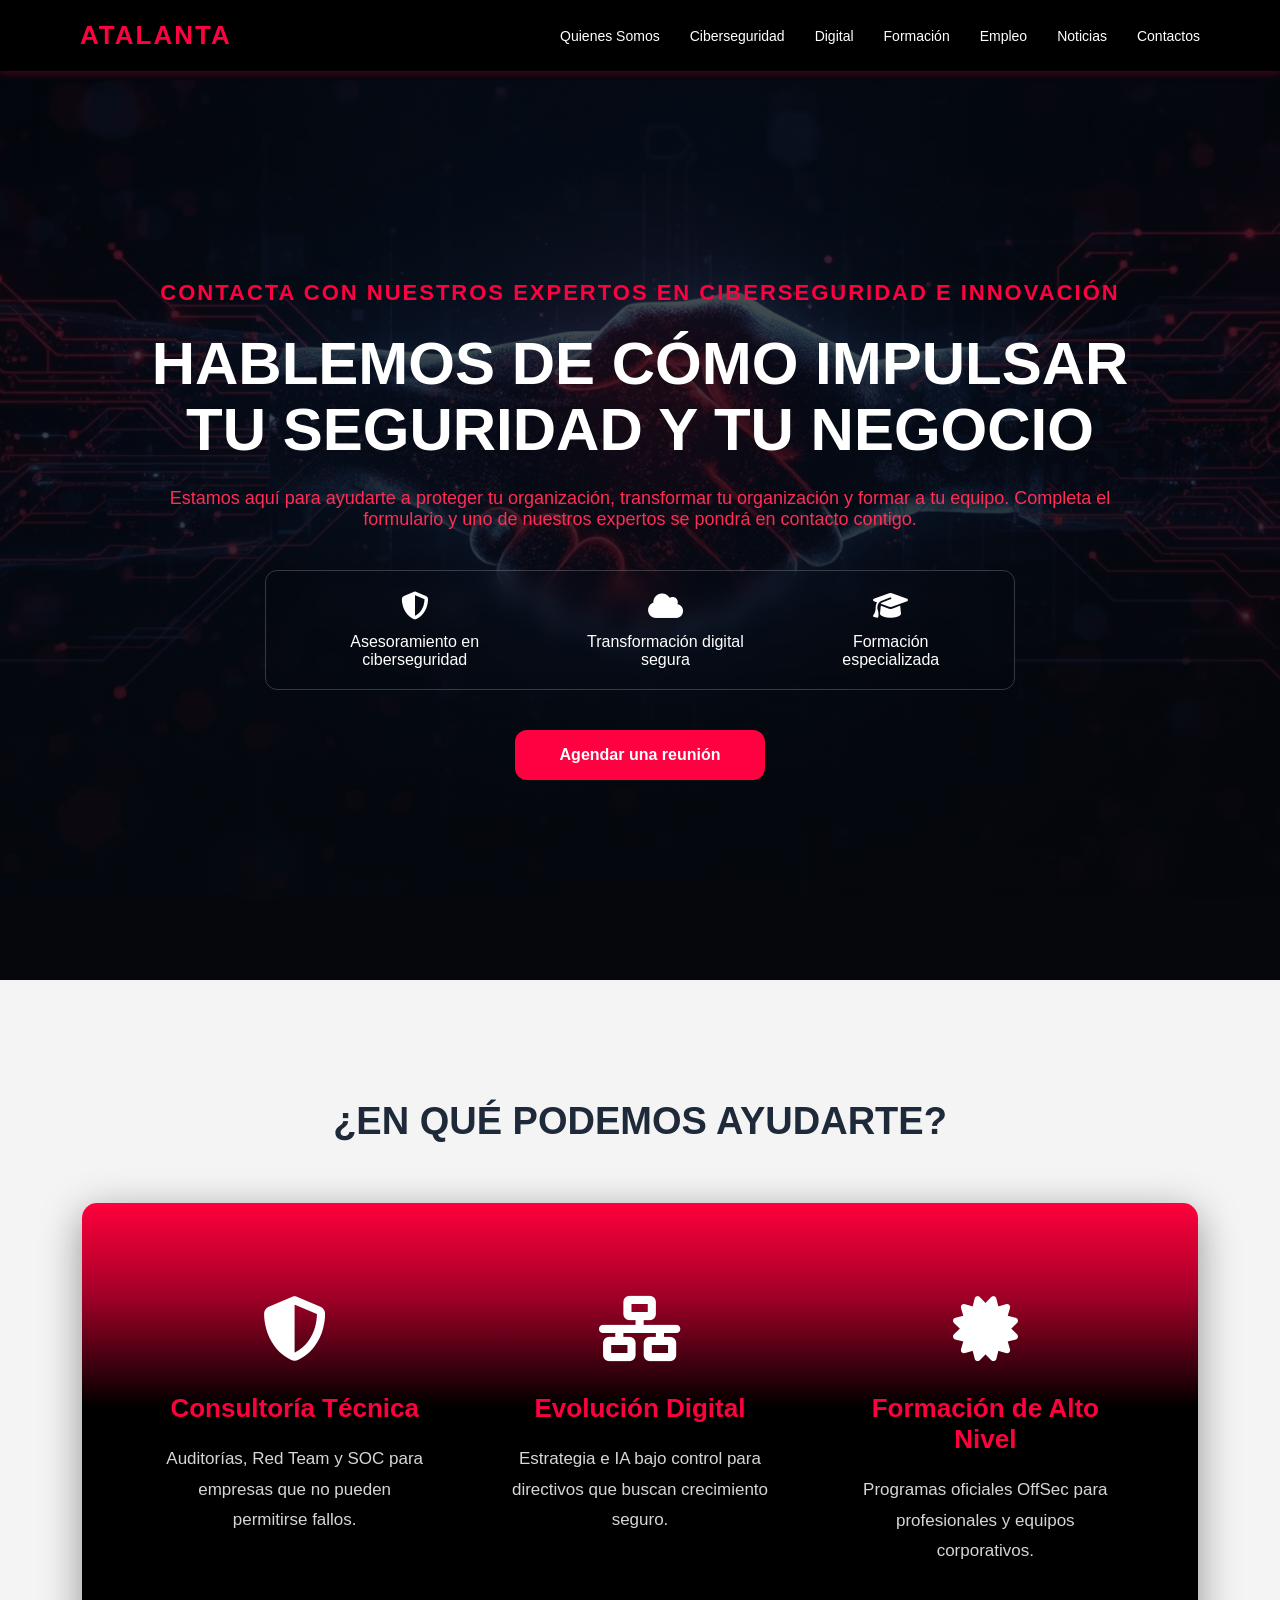
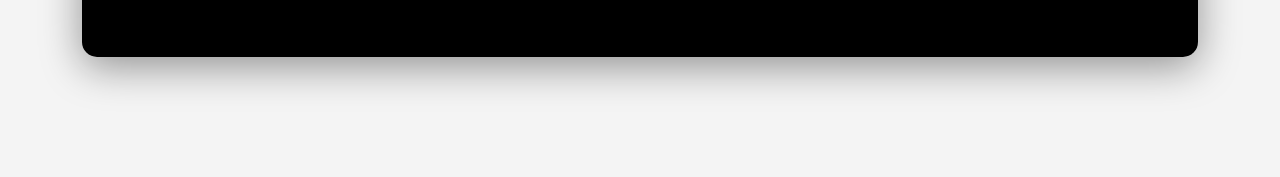
==== Contactos.html @ 30b5c5b4 "Primera Versión" ====
<!DOCTYPE html>
<html lang="es">

<head>
    <meta charset="UTF-8">
    <meta name="viewport" content="width=device-width, initial-scale=1.0">
    <title>Atalanta</title>

    <link rel="stylesheet" href="CSS/Contactos.css">

    <link rel="stylesheet" href="https://cdnjs.cloudflare.com/ajax/libs/font-awesome/6.5.0/css/all.min.css">
</head>

<body>

    <header class="header">

        <div class="menu-container">

            <!-- LOGO -->
            <div class="logo">
                <a href="#">ATALANTA</a>
            </div>

            <!-- MENU NAV -->
            <nav class="menu-nav">
                <ul class="nav-links">
                    <li><a href="Quienes_Somos.html">Quienes Somos</a></li>
                    <li><a href="Ciberseguridad.html">Ciberseguridad</a></li>
                    <li><a href="Digital.html">Digital</a></li>
                    <li><a href="Formacion.html">Formación</a></li>
                    <li><a href="Empleo.html">Empleo</a></li>
                    <li><a href="Noticias.html">Noticias</a></li>
                    <li><a href="Contactos.html">Contactos</a></li>
                </ul>
            </nav>

            <!-- HAMBURGUESA (para móviles) -->
            <div class="hamburger">
                <span></span>
                <span></span>
                <span></span>
            </div>

        </div>

    </header>


    <section class="hero">

        <div class="container">

            <h4 class="subtitle">
                CONTACTA CON NUESTROS EXPERTOS EN CIBERSEGURIDAD E INNOVACIÓN
            </h4>

            <h1 class="title">
                HABLEMOS DE CÓMO IMPULSAR TU SEGURIDAD Y TU NEGOCIO
            </h1>

            <p class="text">
                Estamos aquí para ayudarte a proteger tu organización, transformar tu organización
                y formar a tu equipo. Completa el formulario y uno de nuestros expertos se pondrá
                en contacto contigo.
            </p>

            <div class="cards">

                <div class="card reveal">
                    <div class="icon">
                        <i class="fa-solid fa-shield-halved"></i>
                    </div>
                    <p>Asesoramiento en ciberseguridad</p>
                </div>

                <div class="card reveal">
                    <div class="icon">
                        <i class="fa-solid fa-cloud"></i>
                    </div>
                    <p>Transformación digital segura</p>
                </div>

                <div class="card reveal">
                    <div class="icon">
                        <i class="fa-solid fa-graduation-cap"></i>
                    </div>
                    <p>Formación especializada</p>
                </div>

            </div>

            <button class="btn">
                Agendar una reunión
            </button>

        </div>

    </section>

</section> <!-- FIN HERO -->

<section class="services">

    <h2 class="services-title">
        ¿EN QUÉ PODEMOS AYUDARTE?
    </h2>

    <div class="services-box">

        <div class="service">
            <div class="service-icon">
                <i class="fa-solid fa-shield-halved"></i>
            </div>

            <h3>Consultoría Técnica</h3>

            <p>
                Auditorías, Red Team y SOC para empresas que no pueden
                permitirse fallos.
            </p>
        </div>

        <div class="service">
            <div class="service-icon">
                <i class="fa-solid fa-network-wired"></i>
            </div>

            <h3>Evolución Digital</h3>

            <p>
                Estrategia e IA bajo control para directivos que buscan
                crecimiento seguro.
            </p>
        </div>

        <div class="service">
            <div class="service-icon">
                <i class="fa-solid fa-certificate"></i>
            </div>

            <h3>Formación de Alto Nivel</h3>

            <p>
                Programas oficiales OffSec para profesionales y equipos
                corporativos.
            </p>
        </div>

    </div>

</section>

    <script src="Js/Contactos.js"></script>

</body>

</html>
---- CSS/Contactos.css ----
/* RESET */

*{
    margin:0;
    padding:0;
    box-sizing:border-box;
    font-family:'Poppins', sans-serif;
}

body{
    background:#05070c;
    color:white;
    overflow-x:hidden;
}

/* HEADER */

.header{
    position:fixed;
    top:0;
    width:100%;
    background:#000;
    display:flex;
    justify-content:center;
    align-items:center;
    padding:20px 80px;
    z-index:1000;
    box-shadow:0 2px 8px rgba(255,0,64,.3);
}

/* MENU CONTAINER */

.menu-container{
    display:flex;
    justify-content:space-between;
    align-items:center;
    width:100%;
    max-width:1200px;
}

/* LOGO */

.logo a{
    font-size:26px;
    font-weight:700;
    letter-spacing:2px;
    color:#ff0040;
    text-decoration:none;
}

/* NAV MENU */

.menu-nav ul{
    list-style:none;
    display:flex;
    gap:30px;
}

.menu-nav ul li a{
    color:white;
    font-size:14px;
    text-decoration:none;
    font-weight:500;
    position:relative;
    transition:.3s;
}

.menu-nav ul li a:hover{
    color:#ff0040;
}

.menu-nav ul li a::after{
    content:"";
    position:absolute;
    width:0;
    height:2px;
    bottom:-5px;
    left:0;
    background:#ff0040;
    transition:.3s;
}

.menu-nav ul li a:hover::after{
    width:100%;
}

/* HAMBURGER */

.hamburger{
    display:none;
    flex-direction:column;
    gap:6px;
    cursor:pointer;
}

.hamburger span{
    height:3px;
    width:25px;
    background:white;
    border-radius:2px;
    transition:.4s;
}

/* HAMBURGER ANIMATION */

.hamburger.active span:nth-child(1){
    transform:rotate(45deg) translate(5px,5px);
}

.hamburger.active span:nth-child(2){
    opacity:0;
}

.hamburger.active span:nth-child(3){
    transform:rotate(-45deg) translate(5px,-5px);
}

/* HERO */

.hero{
    height:100vh;
    margin-top:80px;

    display:flex;
    align-items:center;
    justify-content:center;
    text-align:center;

    padding:20px;

    background:
    linear-gradient(rgba(5,7,12,.65), rgba(5,7,12,.85)),
    url("/images/contacto/background.png");

    background-size:cover;
    background-position:center;
    position:relative;
    background-repeat:no-repeat;
    background-attachment:fixed;
}

.container{
    max-width:1000px;
}

/* TEXTOS */

.subtitle{
    color:#ff0040;
    margin-bottom:25px;
    font-size:22px;
    font-weight:700;
    letter-spacing:2px;
}

.title{
    font-size:60px;
    font-weight:700;
    line-height:1.1;
    margin-bottom:25px;
}

.text{
    color:#ff2c55;
    margin-bottom:40px;
    font-size:18px;
}

/* CARDS */

.cards{
    display:flex;
    justify-content:center;
    gap:25px;

    border:1px solid rgba(255,255,255,.2);
    padding:20px 30px;
    border-radius:12px;

    backdrop-filter:blur(10px);

    margin-bottom:40px;

    max-width:750px;
    margin-left:auto;
    margin-right:auto;
}

.card{
    display:flex;
    flex-direction:column;
    align-items:center;

    padding:0 20px;
    min-width:180px;

    transition:.3s;
}

.card:hover{
    transform:translateY(-10px);
    box-shadow:0 0 20px rgba(255,0,64,.5);
}

.icon{
    font-size:28px;
    margin-bottom:10px;
    color:white;
}

/* BOTON */

.btn{
    background:#ff0040;
    border:none;
    padding:16px 45px;
    border-radius:12px;
    color:white;
    font-size:16px;
    font-weight:600;
    cursor:pointer;
    transition:.3s;
}

.btn:hover{
    transform:translateY(-3px);
    box-shadow:0 10px 30px rgba(255,0,64,.6);
}

/* ANIMACIONES */

@keyframes fadeUp{

    from{
        opacity:0;
        transform:translateY(40px);
    }

    to{
        opacity:1;
        transform:translateY(0);
    }

}

@keyframes fadeDown{

    from{
        opacity:0;
        transform:translateY(-40px);
    }

    to{
        opacity:1;
        transform:translateY(0);
    }

}

/* SCROLL REVEAL */

.reveal{
    opacity:0;
    transform:translateY(40px);
    transition:1s;
}

.reveal.active{
    opacity:1;
    transform:translateY(0);
}

/* RESPONSIVE */

@media(max-width:900px){

    .title{
        font-size:35px;
    }

    .header{
        padding:20px;
    }

    .menu-nav ul{
        position:fixed;
        top:80px;
        right:-100%;
        background:#000;
        height:100%;
        width:220px;
        flex-direction:column;
        gap:20px;
        padding:30px;
        transition:.4s;
    }

    .menu-nav ul.active{
        right:0;
    }

    .hamburger{
        display:flex;
    }

}

/* ============================= */
/* SECCION SERVICIOS */
/* ============================= */

.services{

    background:#f4f4f4;
    padding:120px 20px;
    text-align:center;

}

.services-title{

    font-size:38px;
    margin-bottom:60px;
    font-weight:700;
    color:#1e2a3a;
}

/* CAJA NEGRA */

.services-box{

    max-width:1400px;
    width:90%;
    margin:auto;

    display:flex;
    justify-content:space-between;
    align-items:flex-start;

    gap:80px;

    padding:90px 80px;

    border-radius:15px;

    background:
    linear-gradient(to bottom,#ff003c 0%,#a40028 20%,#000 45%,#000 100%);

    color:white;

    box-shadow:0 10px 40px rgba(0,0,0,.4);
}

/* CADA COLUMNA */

.service{

    flex:1;
    text-align:center;
}

/* ICONOS */

.service-icon{

    font-size:65px;
    margin-bottom:25px;
    color:white;
}

/* TITULOS */

.service h3{

    color:#ff003c;
    font-size:26px;
    margin-bottom:20px;
}

/* TEXTO */

.service p{

    font-size:17px;
    line-height:1.8;
    color:#d6d6d6;
    max-width:280px;
    margin:auto;
}

/* RESPONSIVE */

@media(max-width:900px){

    .services-box{

        flex-direction:column;
        text-align:center;
        gap:50px;
    }

}
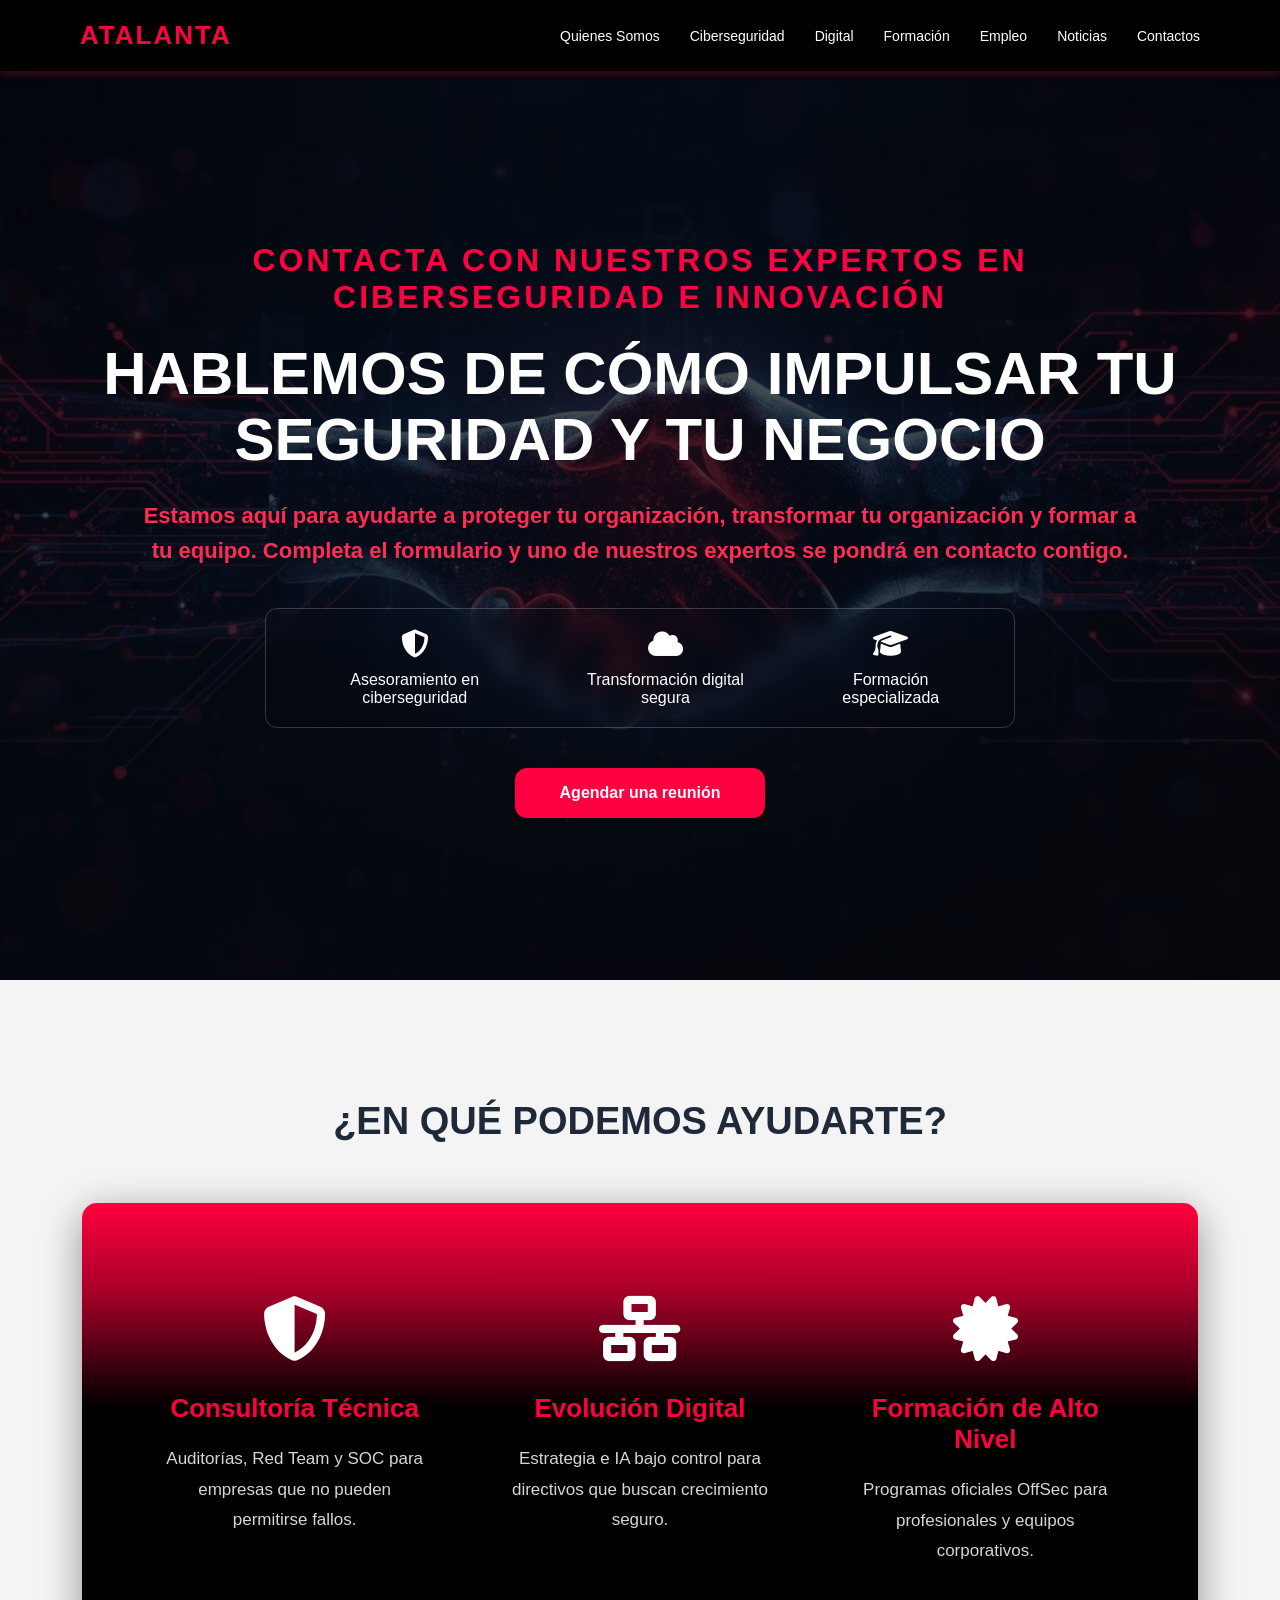
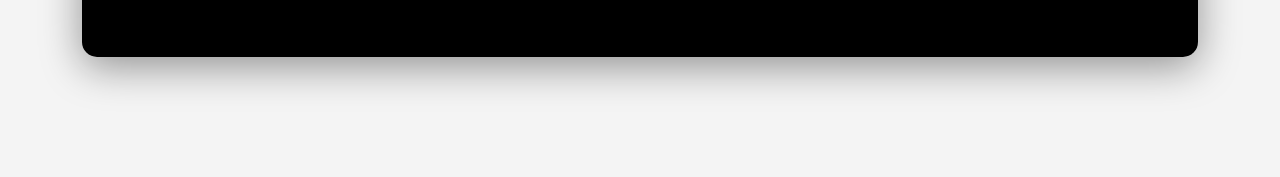
==== commit 00a70d9f: "Segunda  Versión" ====
--- a/Contactos.html
+++ b/Contactos.html
@@ -2,157 +2,168 @@
 <html lang="es">
 
 <head>
-    <meta charset="UTF-8">
-    <meta name="viewport" content="width=device-width, initial-scale=1.0">
-    <title>Atalanta</title>
 
-    <link rel="stylesheet" href="CSS/Contactos.css">
+<meta charset="UTF-8">
+<meta name="viewport" content="width=device-width, initial-scale=1.0">
 
-    <link rel="stylesheet" href="https://cdnjs.cloudflare.com/ajax/libs/font-awesome/6.5.0/css/all.min.css">
+<title>Atalanta</title>
+
+<link rel="stylesheet" href="CSS/Contactos.css">
+<link rel="stylesheet" href="https://cdnjs.cloudflare.com/ajax/libs/font-awesome/6.5.0/css/all.min.css">
+
 </head>
 
 <body>
 
-    <header class="header">
+<header class="header">
 
-        <div class="menu-container">
+<div class="menu-container">
 
-            <!-- LOGO -->
-            <div class="logo">
-                <a href="#">ATALANTA</a>
-            </div>
+<div class="logo">
+<a href="#">ATALANTA</a>
+</div>
 
-            <!-- MENU NAV -->
-            <nav class="menu-nav">
-                <ul class="nav-links">
-                    <li><a href="Quienes_Somos.html">Quienes Somos</a></li>
-                    <li><a href="Ciberseguridad.html">Ciberseguridad</a></li>
-                    <li><a href="Digital.html">Digital</a></li>
-                    <li><a href="Formacion.html">Formación</a></li>
-                    <li><a href="Empleo.html">Empleo</a></li>
-                    <li><a href="Noticias.html">Noticias</a></li>
-                    <li><a href="Contactos.html">Contactos</a></li>
-                </ul>
-            </nav>
+<nav class="menu-nav">
+<ul class="nav-links">
+<li><a href="Quienes_Somos.html">Quienes Somos</a></li>
+<li><a href="Ciberseguridad.html">Ciberseguridad</a></li>
+<li><a href="Digital.html">Digital</a></li>
+<li><a href="Formacion.html">Formación</a></li>
+<li><a href="Empleo.html">Empleo</a></li>
+<li><a href="Noticias.html">Noticias</a></li>
+<li><a href="Contactos.html">Contactos</a></li>
+</ul>
+</nav>
 
-            <!-- HAMBURGUESA (para móviles) -->
-            <div class="hamburger">
-                <span></span>
-                <span></span>
-                <span></span>
-            </div>
+<div class="hamburger">
+<span></span>
+<span></span>
+<span></span>
+</div>
 
-        </div>
+</div>
 
-    </header>
+</header>
 
 
-    <section class="hero">
+<!-- HERO -->
 
-        <div class="container">
+<section class="hero">
 
-            <h4 class="subtitle">
-                CONTACTA CON NUESTROS EXPERTOS EN CIBERSEGURIDAD E INNOVACIÓN
-            </h4>
+<div class="hero-bg" style="background-image:url('images/contacto/background.png');"></div>
 
-            <h1 class="title">
-                HABLEMOS DE CÓMO IMPULSAR TU SEGURIDAD Y TU NEGOCIO
-            </h1>
+<div class="container">
 
-            <p class="text">
-                Estamos aquí para ayudarte a proteger tu organización, transformar tu organización
-                y formar a tu equipo. Completa el formulario y uno de nuestros expertos se pondrá
-                en contacto contigo.
-            </p>
+<h4 class="subtitle reveal-top">
+CONTACTA CON NUESTROS EXPERTOS EN CIBERSEGURIDAD E INNOVACIÓN
+</h4>
 
-            <div class="cards">
+<h1 class="title reveal-top">
+HABLEMOS DE CÓMO IMPULSAR TU SEGURIDAD Y TU NEGOCIO
+</h1>
 
-                <div class="card reveal">
-                    <div class="icon">
-                        <i class="fa-solid fa-shield-halved"></i>
-                    </div>
-                    <p>Asesoramiento en ciberseguridad</p>
-                </div>
+<p class="text reveal-top">
+Estamos aquí para ayudarte a proteger tu organización, transformar tu organización
+y formar a tu equipo. Completa el formulario y uno de nuestros expertos se pondrá
+en contacto contigo.
+</p>
 
-                <div class="card reveal">
-                    <div class="icon">
-                        <i class="fa-solid fa-cloud"></i>
-                    </div>
-                    <p>Transformación digital segura</p>
-                </div>
+<div class="cards">
 
-                <div class="card reveal">
-                    <div class="icon">
-                        <i class="fa-solid fa-graduation-cap"></i>
-                    </div>
-                    <p>Formación especializada</p>
-                </div>
+<div class="card reveal-top">
+<div class="icon">
+<i class="fa-solid fa-shield-halved"></i>
+</div>
+<p>Asesoramiento en ciberseguridad</p>
+</div>
 
-            </div>
+<div class="card reveal-top">
+<div class="icon">
+<i class="fa-solid fa-cloud"></i>
+</div>
+<p>Transformación digital segura</p>
+</div>
 
-            <button class="btn">
-                Agendar una reunión
-            </button>
+<div class="card reveal-top">
+<div class="icon">
+<i class="fa-solid fa-graduation-cap"></i>
+</div>
+<p>Formación especializada</p>
+</div>
 
-        </div>
+</div>
 
-    </section>
+<button class="btn reveal-top">
+Agendar una reunión
+</button>
 
-</section> <!-- FIN HERO -->
+</div>
+
+</section>
+
+
+<!-- SERVICIOS -->
 
 <section class="services">
 
-    <h2 class="services-title">
-        ¿EN QUÉ PODEMOS AYUDARTE?
-    </h2>
+<h2 class="services-title reveal-bottom">
+¿EN QUÉ PODEMOS AYUDARTE?
+</h2>
 
-    <div class="services-box">
+<div class="services-box">
 
-        <div class="service">
-            <div class="service-icon">
-                <i class="fa-solid fa-shield-halved"></i>
-            </div>
+<div class="service reveal-bottom">
 
-            <h3>Consultoría Técnica</h3>
+<div class="service-icon">
+<i class="fa-solid fa-shield-halved"></i>
+</div>
 
-            <p>
-                Auditorías, Red Team y SOC para empresas que no pueden
-                permitirse fallos.
-            </p>
-        </div>
+<h3>Consultoría Técnica</h3>
 
-        <div class="service">
-            <div class="service-icon">
-                <i class="fa-solid fa-network-wired"></i>
-            </div>
+<p>
+Auditorías, Red Team y SOC para empresas que no pueden
+permitirse fallos.
+</p>
 
-            <h3>Evolución Digital</h3>
+</div>
 
-            <p>
-                Estrategia e IA bajo control para directivos que buscan
-                crecimiento seguro.
-            </p>
-        </div>
 
-        <div class="service">
-            <div class="service-icon">
-                <i class="fa-solid fa-certificate"></i>
-            </div>
+<div class="service reveal-bottom">
 
-            <h3>Formación de Alto Nivel</h3>
+<div class="service-icon">
+<i class="fa-solid fa-network-wired"></i>
+</div>
 
-            <p>
-                Programas oficiales OffSec para profesionales y equipos
-                corporativos.
-            </p>
-        </div>
+<h3>Evolución Digital</h3>
 
-    </div>
+<p>
+Estrategia e IA bajo control para directivos que buscan
+crecimiento seguro.
+</p>
+
+</div>
+
+
+<div class="service reveal-bottom">
+
+<div class="service-icon">
+<i class="fa-solid fa-certificate"></i>
+</div>
+
+<h3>Formación de Alto Nivel</h3>
+
+<p>
+Programas oficiales OffSec para profesionales y equipos
+corporativos.
+</p>
+
+</div>
+
+</div>
 
 </section>
 
-    <script src="Js/Contactos.js"></script>
+<script src="Js/Contactos.js"></script>
 
 </body>
-
 </html>
--- a/CSS/Contactos.css
+++ b/CSS/Contactos.css
@@ -5,17 +5,18 @@
     padding:0;
     box-sizing:border-box;
     font-family:'Poppins', sans-serif;
-}
-
-body{
+    }
+    
+    body{
     background:#05070c;
     color:white;
     overflow-x:hidden;
-}
-
-/* HEADER */
-
-.header{
+    }
+    
+    
+    /* HEADER */
+    
+    .header{
     position:fixed;
     top:0;
     width:100%;
@@ -26,50 +27,53 @@
     padding:20px 80px;
     z-index:1000;
     box-shadow:0 2px 8px rgba(255,0,64,.3);
-}
-
-/* MENU CONTAINER */
-
-.menu-container{
+    }
+    
+    
+    /* MENU */
+    
+    .menu-container{
     display:flex;
     justify-content:space-between;
     align-items:center;
     width:100%;
     max-width:1200px;
-}
-
-/* LOGO */
-
-.logo a{
+    }
+    
+    
+    /* LOGO */
+    
+    .logo a{
     font-size:26px;
     font-weight:700;
     letter-spacing:2px;
     color:#ff0040;
     text-decoration:none;
-}
-
-/* NAV MENU */
-
-.menu-nav ul{
+    }
+    
+    
+    /* NAV */
+    
+    .menu-nav ul{
     list-style:none;
     display:flex;
     gap:30px;
-}
-
-.menu-nav ul li a{
+    }
+    
+    .menu-nav ul li a{
     color:white;
     font-size:14px;
     text-decoration:none;
     font-weight:500;
     position:relative;
     transition:.3s;
-}
-
-.menu-nav ul li a:hover{
+    }
+    
+    .menu-nav ul li a:hover{
     color:#ff0040;
-}
-
-.menu-nav ul li a::after{
+    }
+    
+    .menu-nav ul li a::after{
     content:"";
     position:absolute;
     width:0;
@@ -78,139 +82,156 @@
     left:0;
     background:#ff0040;
     transition:.3s;
-}
-
-.menu-nav ul li a:hover::after{
-    width:100%;
-}
-
-/* HAMBURGER */
-
-.hamburger{
+    }
+    
+    .menu-nav ul li a:hover::after{
+    width:100%;
+    }
+    
+    
+    /* HAMBURGER */
+    
+    .hamburger{
     display:none;
     flex-direction:column;
     gap:6px;
     cursor:pointer;
-}
-
-.hamburger span{
+    }
+    
+    .hamburger span{
     height:3px;
     width:25px;
     background:white;
     border-radius:2px;
     transition:.4s;
-}
-
-/* HAMBURGER ANIMATION */
-
-.hamburger.active span:nth-child(1){
-    transform:rotate(45deg) translate(5px,5px);
-}
-
-.hamburger.active span:nth-child(2){
-    opacity:0;
-}
-
-.hamburger.active span:nth-child(3){
-    transform:rotate(-45deg) translate(5px,-5px);
-}
-
-/* HERO */
-
-.hero{
+    }
+    
+    
+    /* HERO */
+    
+    .hero{
     height:100vh;
     margin-top:80px;
-
     display:flex;
     align-items:center;
     justify-content:center;
     text-align:center;
-
     padding:20px;
-
-    background:
-    linear-gradient(rgba(5,7,12,.65), rgba(5,7,12,.85)),
-    url("/images/contacto/background.png");
-
+    position:relative;
+    overflow:hidden;
+    }
+    
+    
+    /* HERO BACKGROUND */
+    
+    .hero-bg{
+    position:absolute;
+    top:0;
+    left:0;
+    width:100%;
+    height:100%;
     background-size:cover;
     background-position:center;
+    background-repeat:no-repeat;
+    background-attachment:scroll;
+    z-index:0;
+    }
+    
+    /* overlay oscuro */
+    
+    .hero-bg::after{
+    content:"";
+    position:absolute;
+    top:0;
+    left:0;
+    width:100%;
+    height:100%;
+    background:linear-gradient(rgba(5,7,12,.65), rgba(5,7,12,.85));
+    }
+    
+    
+    /* CONTENEDOR HERO */
+    
+    .container{
+    max-width:1200px;
+    width:100%;
     position:relative;
-    background-repeat:no-repeat;
-    background-attachment:fixed;
-}
-
-.container{
-    max-width:1000px;
-}
-
-/* TEXTOS */
-
-.subtitle{
+    z-index:2;
+    margin:auto;
+    }
+    
+    
+    /* TEXTOS */
+    
+    .subtitle{
     color:#ff0040;
     margin-bottom:25px;
-    font-size:22px;
+    font-size:32px;
     font-weight:700;
-    letter-spacing:2px;
-}
-
-.title{
+    letter-spacing:3px;
+    width:100%;
+    max-width:1100px;
+    margin-left:auto;
+    margin-right:auto;
+    }
+    
+    .title{
     font-size:60px;
     font-weight:700;
     line-height:1.1;
     margin-bottom:25px;
-}
-
-.text{
-    color:#ff2c55;
-    margin-bottom:40px;
-    font-size:18px;
-}
-
-/* CARDS */
-
-.cards{
+    }
+    
+    .text{
+        color:#ff2c55;
+        margin-bottom:40px;
+        font-size:22px;
+        font-weight:700;
+        line-height:1.6;
+        max-width:1000px;
+        margin-left:auto;
+        margin-right:auto;
+        }
+    /* CARDS */
+    
+    .cards{
     display:flex;
     justify-content:center;
     gap:25px;
-
     border:1px solid rgba(255,255,255,.2);
     padding:20px 30px;
     border-radius:12px;
-
     backdrop-filter:blur(10px);
-
     margin-bottom:40px;
-
     max-width:750px;
     margin-left:auto;
     margin-right:auto;
-}
-
-.card{
+    }
+    
+    .card{
     display:flex;
     flex-direction:column;
     align-items:center;
-
     padding:0 20px;
     min-width:180px;
-
     transition:.3s;
-}
-
-.card:hover{
+    }
+    
+    .card:hover{
     transform:translateY(-10px);
     box-shadow:0 0 20px rgba(255,0,64,.5);
-}
-
-.icon{
+    }
+    
+    .icon{
     font-size:28px;
     margin-bottom:10px;
     color:white;
-}
-
-/* BOTON */
-
-.btn{
+    }
+    
+    
+    /* BOTON */
+    
+    .btn{
     background:#ff0040;
     border:none;
     padding:16px 45px;
@@ -220,183 +241,129 @@
     font-weight:600;
     cursor:pointer;
     transition:.3s;
-}
-
-.btn:hover{
+    }
+    
+    .btn:hover{
     transform:translateY(-3px);
     box-shadow:0 10px 30px rgba(255,0,64,.6);
-}
-
-/* ANIMACIONES */
-
-@keyframes fadeUp{
-
-    from{
-        opacity:0;
-        transform:translateY(40px);
-    }
-
-    to{
-        opacity:1;
-        transform:translateY(0);
-    }
-
-}
-
-@keyframes fadeDown{
-
-    from{
-        opacity:0;
-        transform:translateY(-40px);
-    }
-
-    to{
-        opacity:1;
-        transform:translateY(0);
-    }
-
-}
-
-/* SCROLL REVEAL */
-
-.reveal{
-    opacity:0;
-    transform:translateY(40px);
-    transition:1s;
-}
-
-.reveal.active{
-    opacity:1;
-    transform:translateY(0);
-}
-
-/* RESPONSIVE */
-
-@media(max-width:900px){
-
-    .title{
-        font-size:35px;
-    }
-
-    .header{
-        padding:20px;
-    }
-
-    .menu-nav ul{
-        position:fixed;
-        top:80px;
-        right:-100%;
-        background:#000;
-        height:100%;
-        width:220px;
-        flex-direction:column;
-        gap:20px;
-        padding:30px;
-        transition:.4s;
-    }
-
-    .menu-nav ul.active{
-        right:0;
-    }
-
-    .hamburger{
-        display:flex;
-    }
-
-}
-
-/* ============================= */
-/* SECCION SERVICIOS */
-/* ============================= */
-
-.services{
-
+    }
+    
+    
+    /* SERVICIOS */
+    
+    .services{
     background:#f4f4f4;
     padding:120px 20px;
     text-align:center;
-
-}
-
-.services-title{
-
+    }
+    
+    .services-title{
     font-size:38px;
     margin-bottom:60px;
     font-weight:700;
     color:#1e2a3a;
-}
-
-/* CAJA NEGRA */
-
-.services-box{
-
+    }
+    
+    .services-box{
     max-width:1400px;
     width:90%;
     margin:auto;
-
     display:flex;
     justify-content:space-between;
     align-items:flex-start;
-
     gap:80px;
-
     padding:90px 80px;
-
     border-radius:15px;
-
-    background:
-    linear-gradient(to bottom,#ff003c 0%,#a40028 20%,#000 45%,#000 100%);
-
-    color:white;
-
+    background:linear-gradient(to bottom,#ff003c 0%,#a40028 20%,#000 45%,#000 100%);
+    color:white;
     box-shadow:0 10px 40px rgba(0,0,0,.4);
-}
-
-/* CADA COLUMNA */
-
-.service{
-
+    }
+    
+    .service{
     flex:1;
     text-align:center;
-}
-
-/* ICONOS */
-
-.service-icon{
-
+    }
+    
+    .service-icon{
     font-size:65px;
     margin-bottom:25px;
     color:white;
-}
-
-/* TITULOS */
-
-.service h3{
-
+    }
+    
+    .service h3{
     color:#ff003c;
     font-size:26px;
     margin-bottom:20px;
-}
-
-/* TEXTO */
-
-.service p{
-
+    }
+    
+    .service p{
     font-size:17px;
     line-height:1.8;
     color:#d6d6d6;
     max-width:280px;
     margin:auto;
+    }
+    
+    
+    /* RESPONSIVE */
+    
+    @media(max-width:900px){
+    
+    .title{
+    font-size:35px;
+    }
+    
+    .subtitle{
+    font-size:22px;
+    }
+    
+    .header{
+    padding:20px;
+    }
+    
+    .menu-nav ul{
+    position:fixed;
+    top:80px;
+    right:-100%;
+    background:#000;
+    height:100%;
+    width:220px;
+    flex-direction:column;
+    gap:20px;
+    padding:30px;
+    transition:.4s;
+    }
+    
+    .menu-nav ul.active{
+    right:0;
+    }
+    
+    .hamburger{
+    display:flex;
+    }
+    
+    .services-box{
+    flex-direction:column;
+    gap:50px;
+    }
+    
+    }
+    .reveal-top,
+.reveal-bottom{
+opacity:0;
+transition:all .9s ease;
 }
 
-/* RESPONSIVE */
+.reveal-top{
+transform:translateY(-80px);
+}
 
-@media(max-width:900px){
+.reveal-bottom{
+transform:translateY(80px);
+}
 
-    .services-box{
-
-        flex-direction:column;
-        text-align:center;
-        gap:50px;
-    }
-
+.reveal-top.active,
+.reveal-bottom.active{
+opacity:1;
+transform:translateY(0);
 }
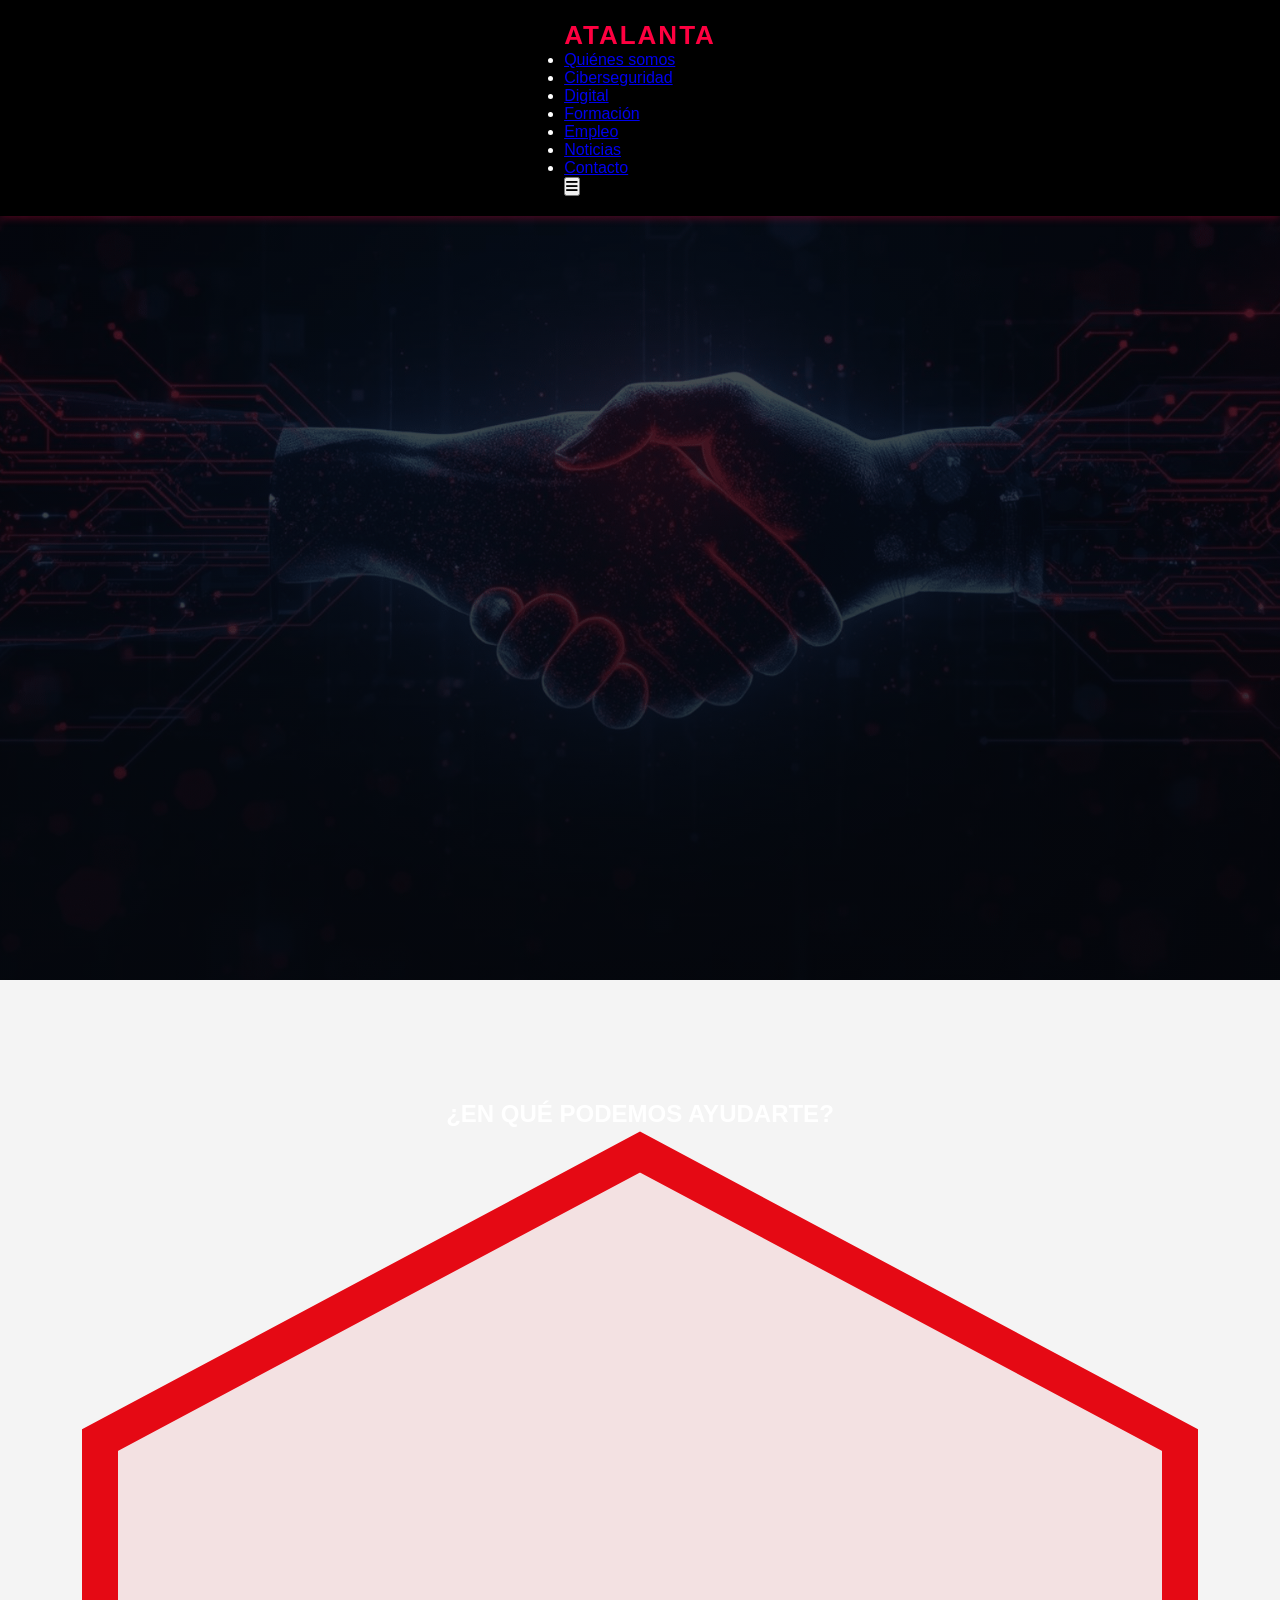
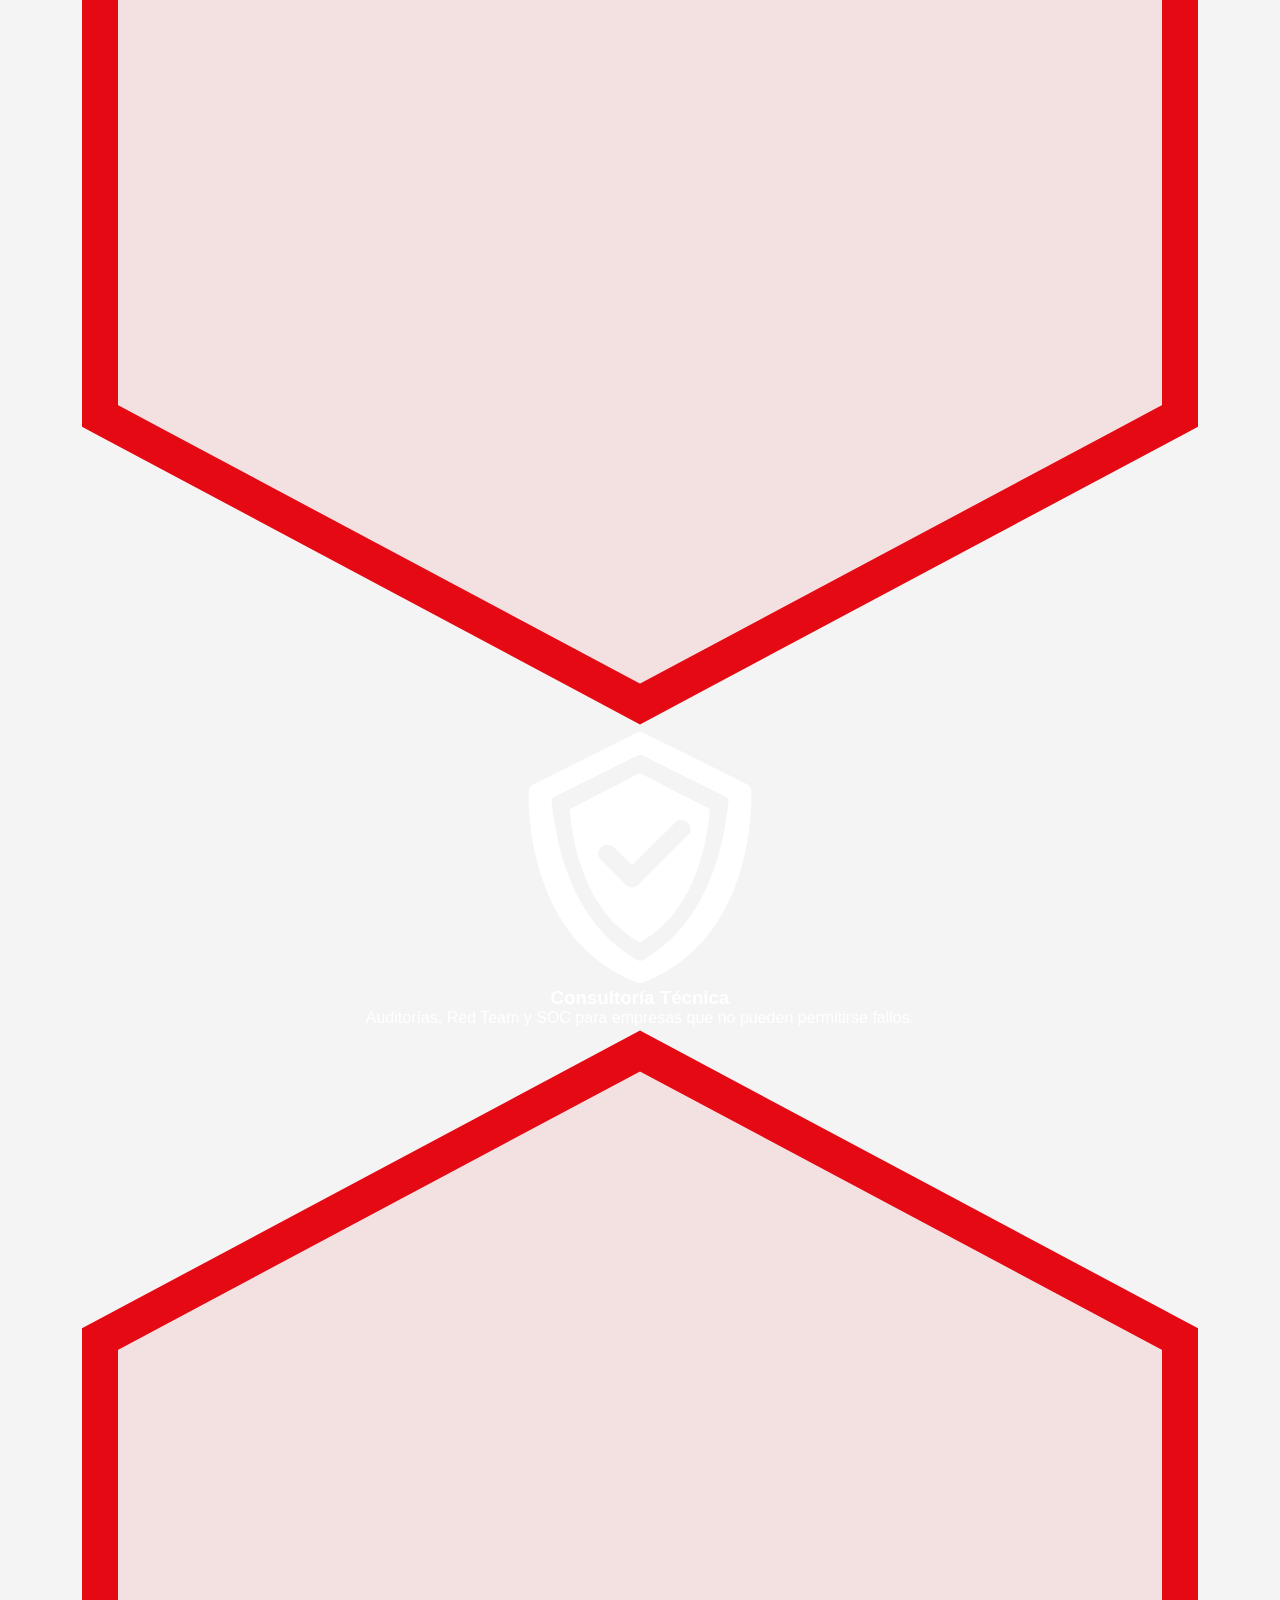
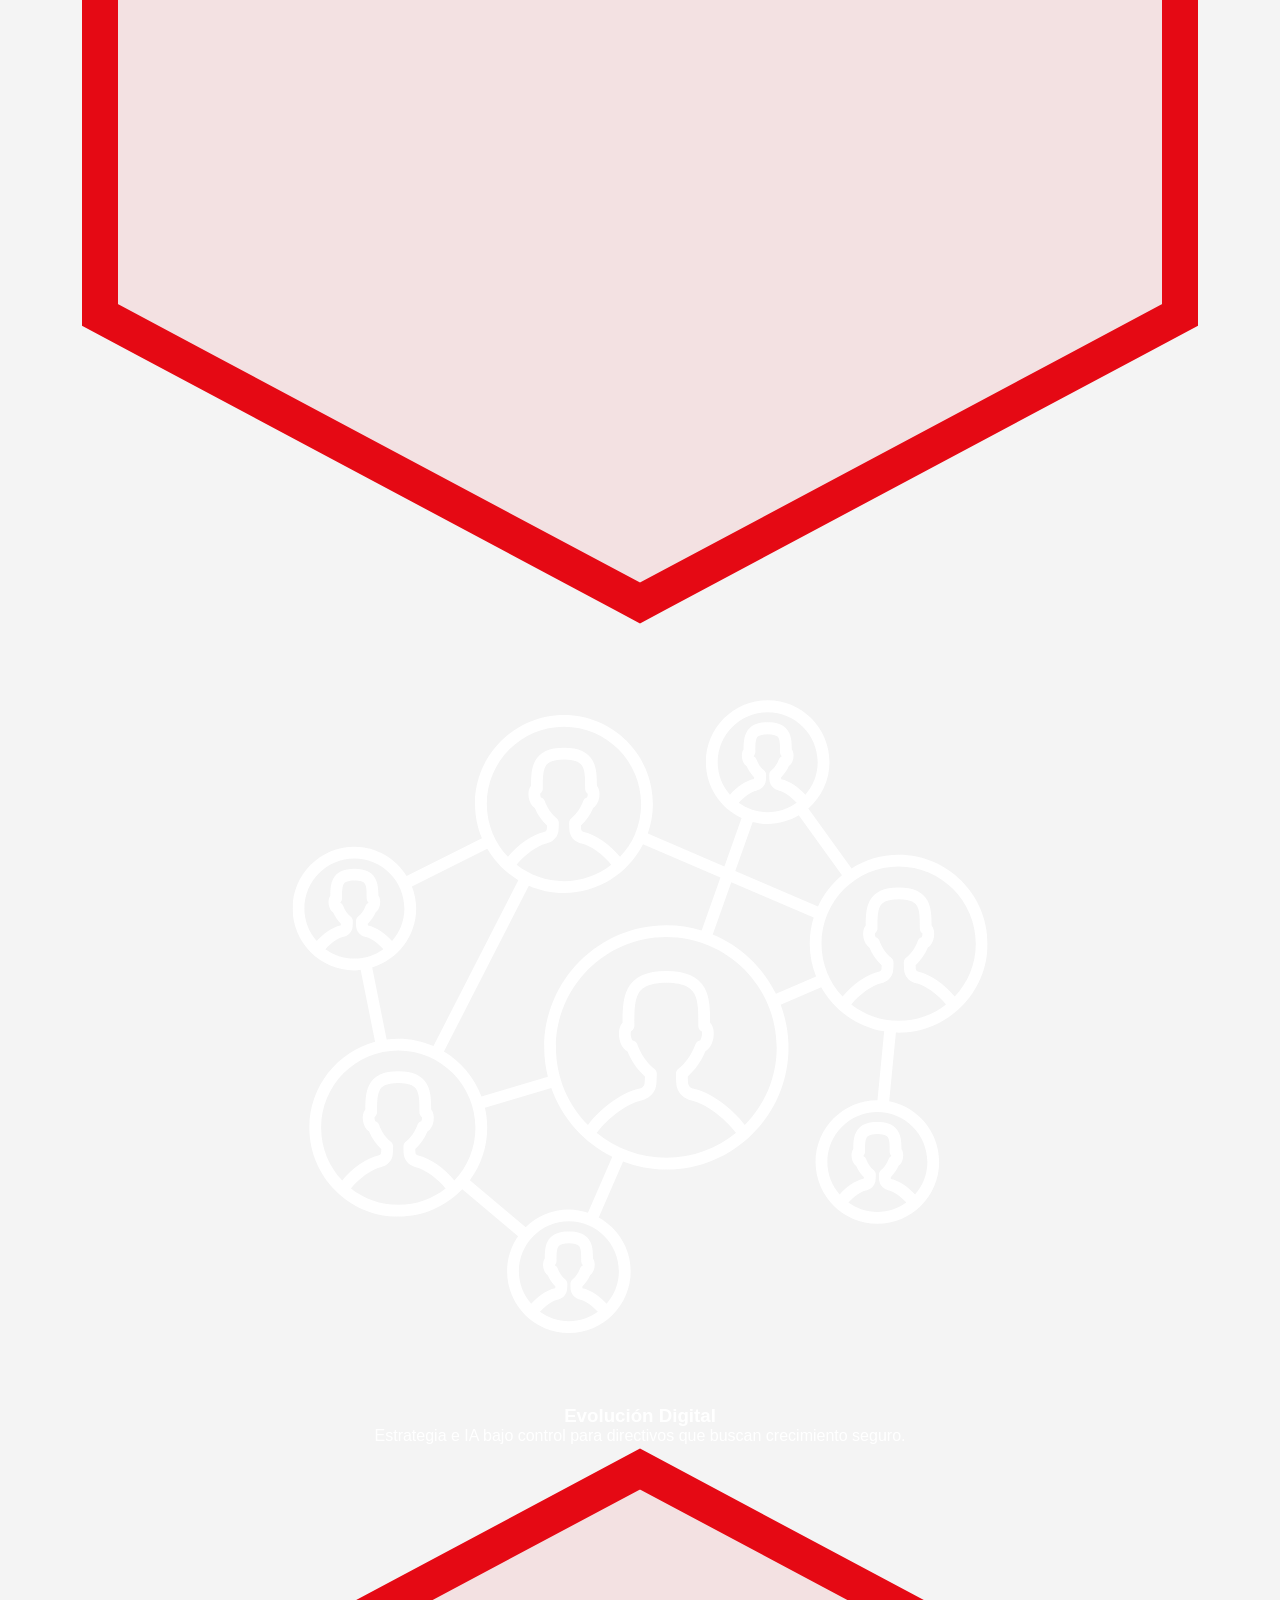
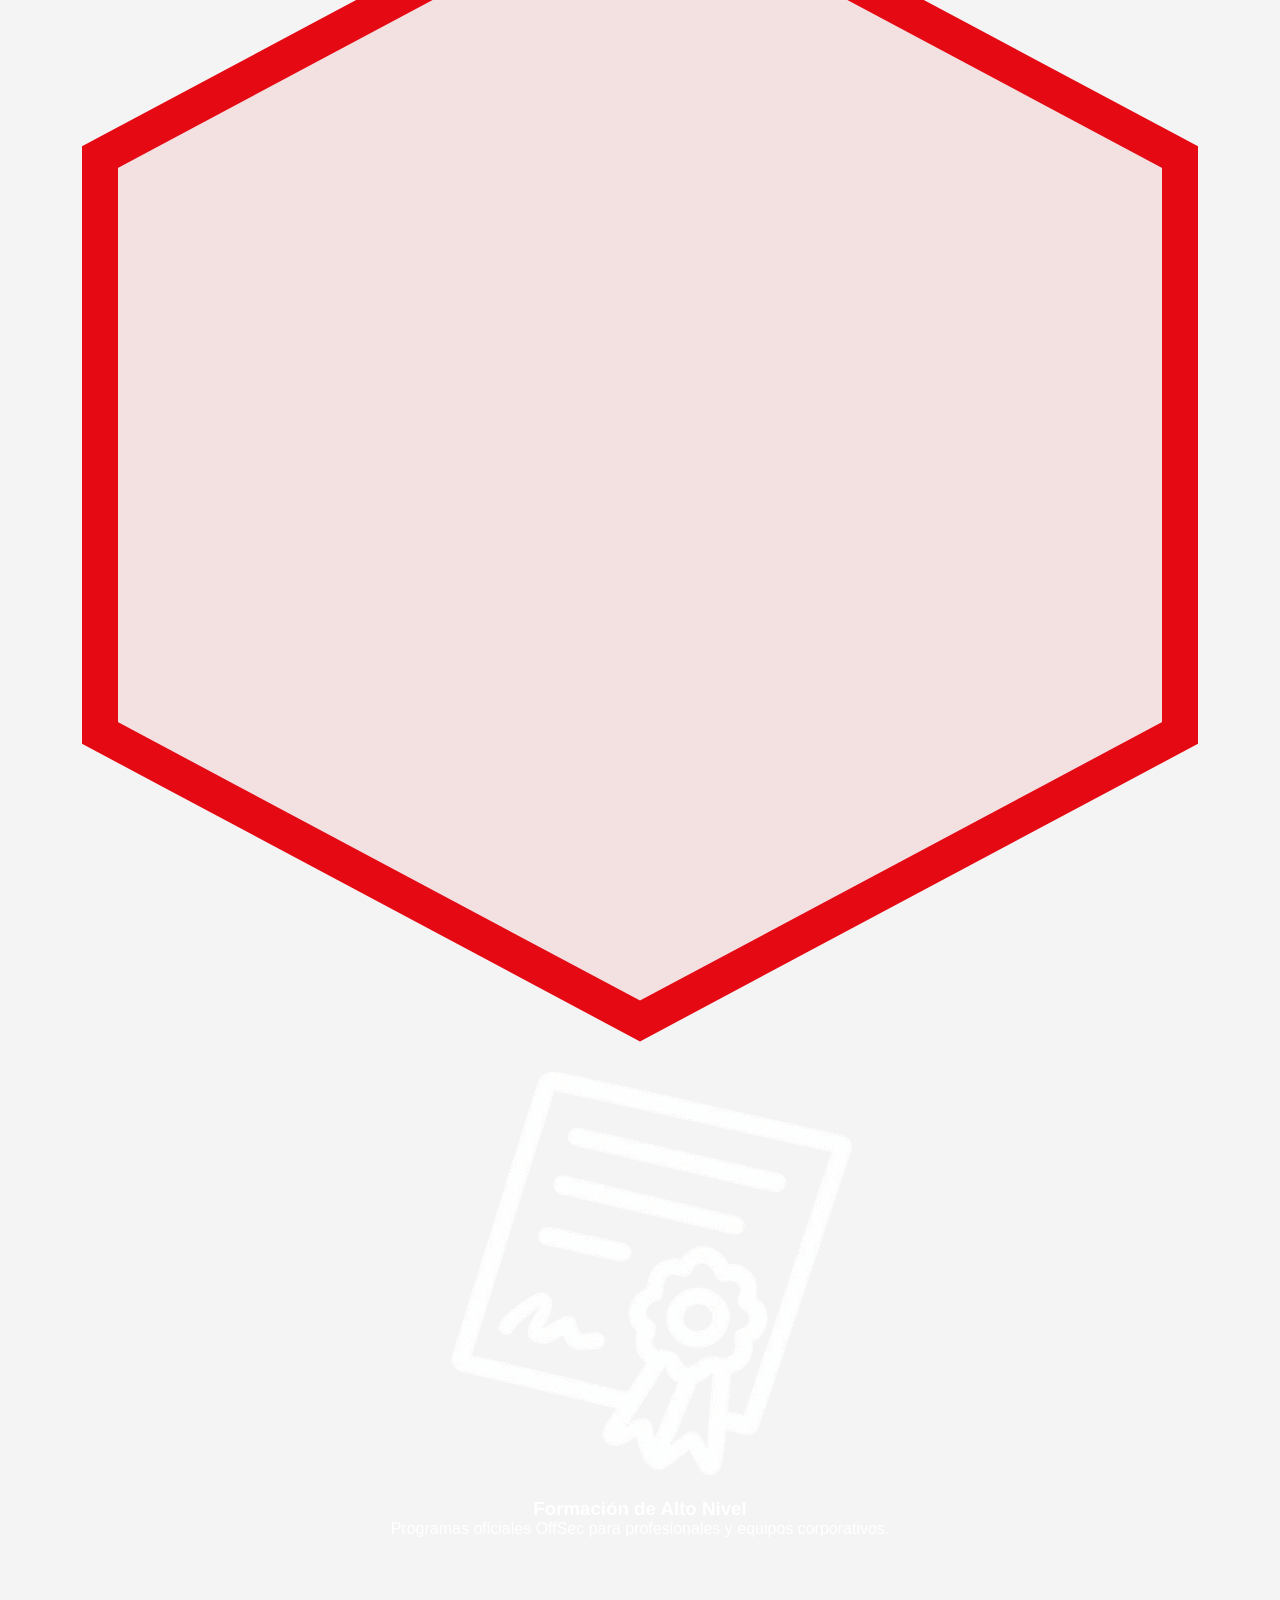
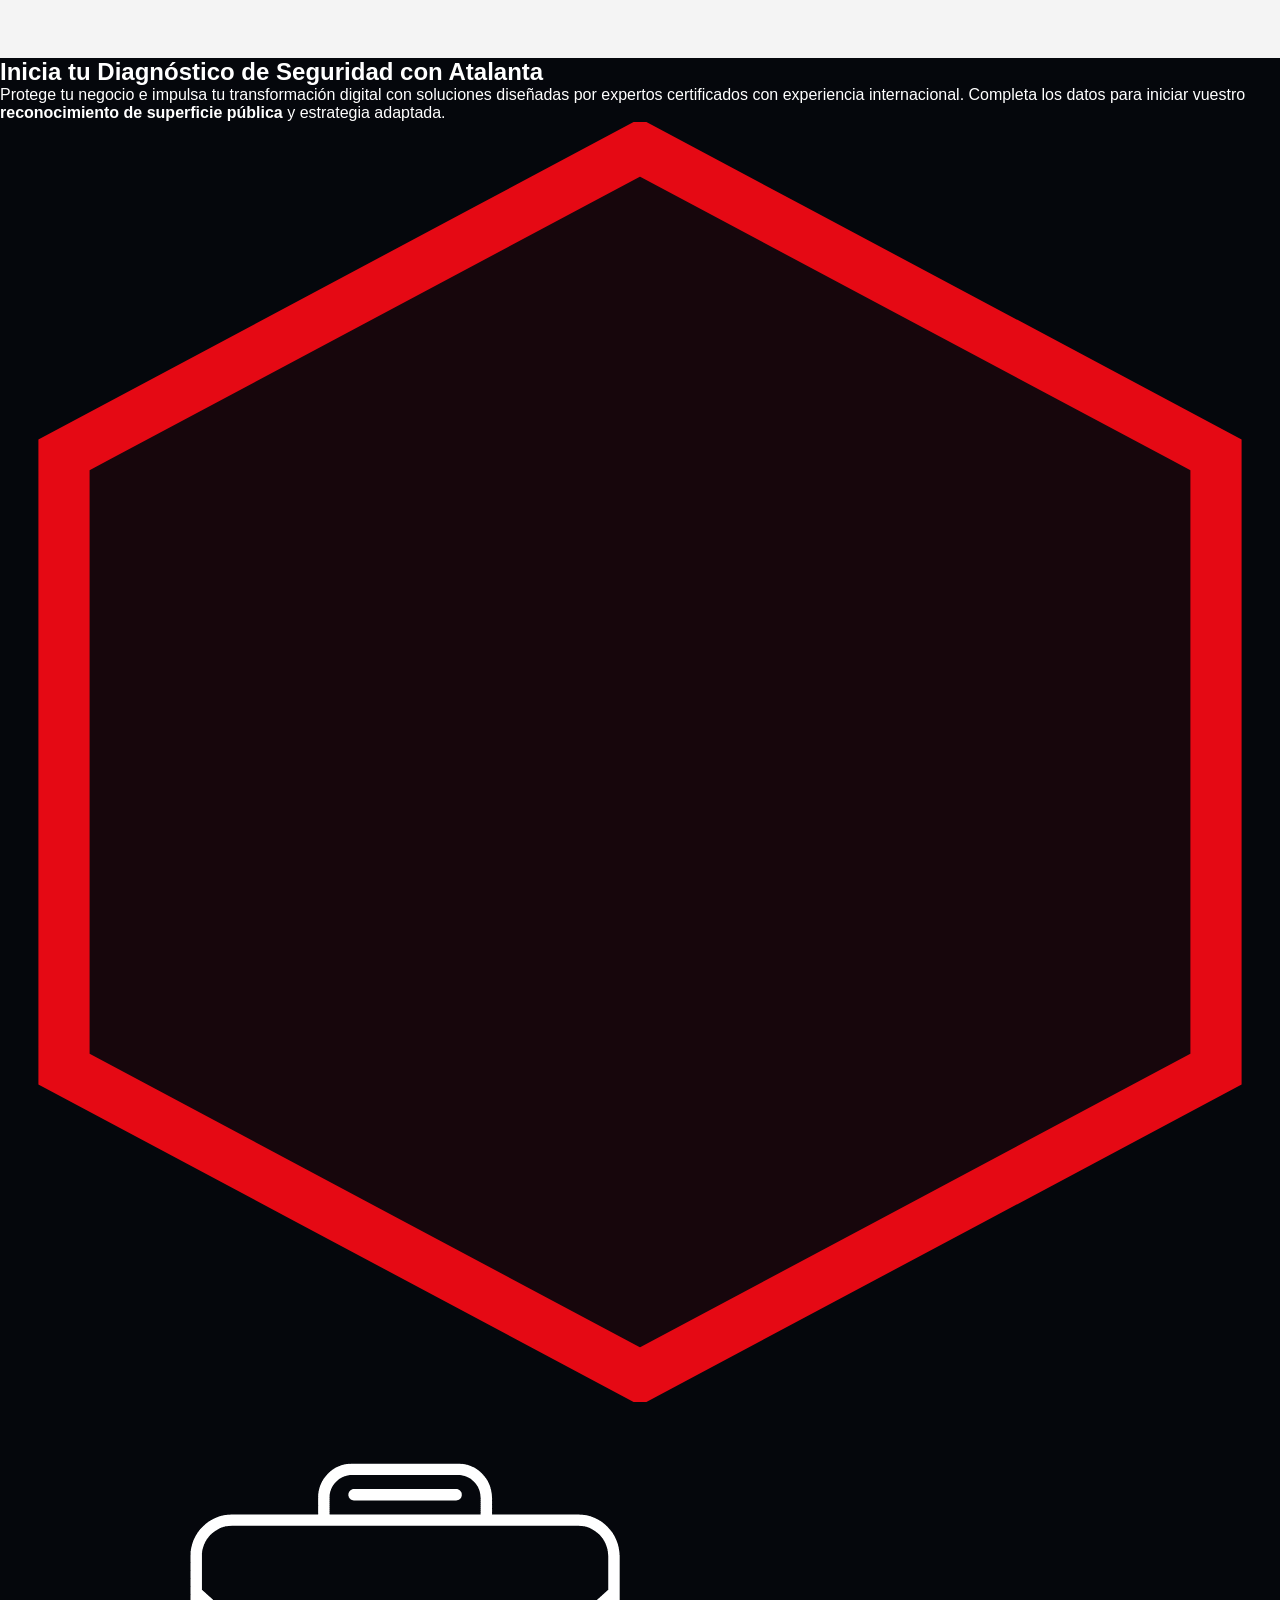
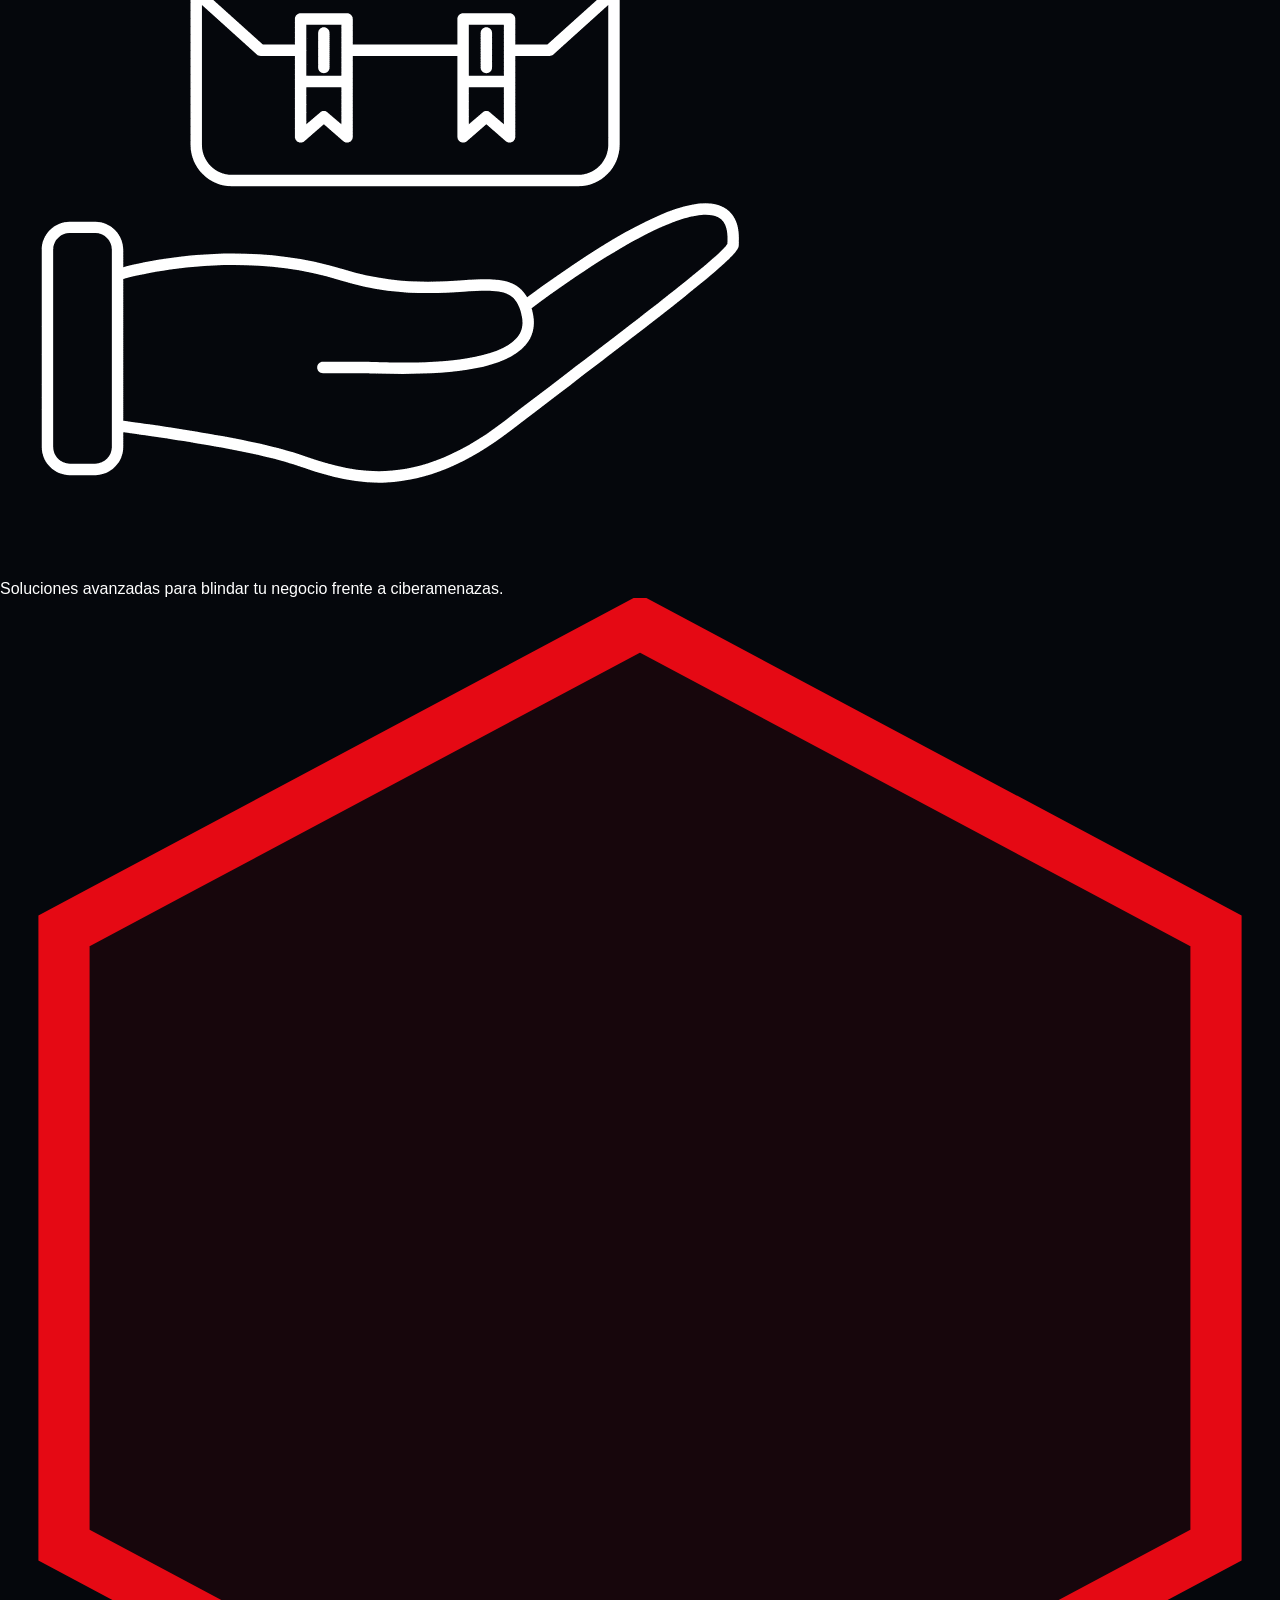
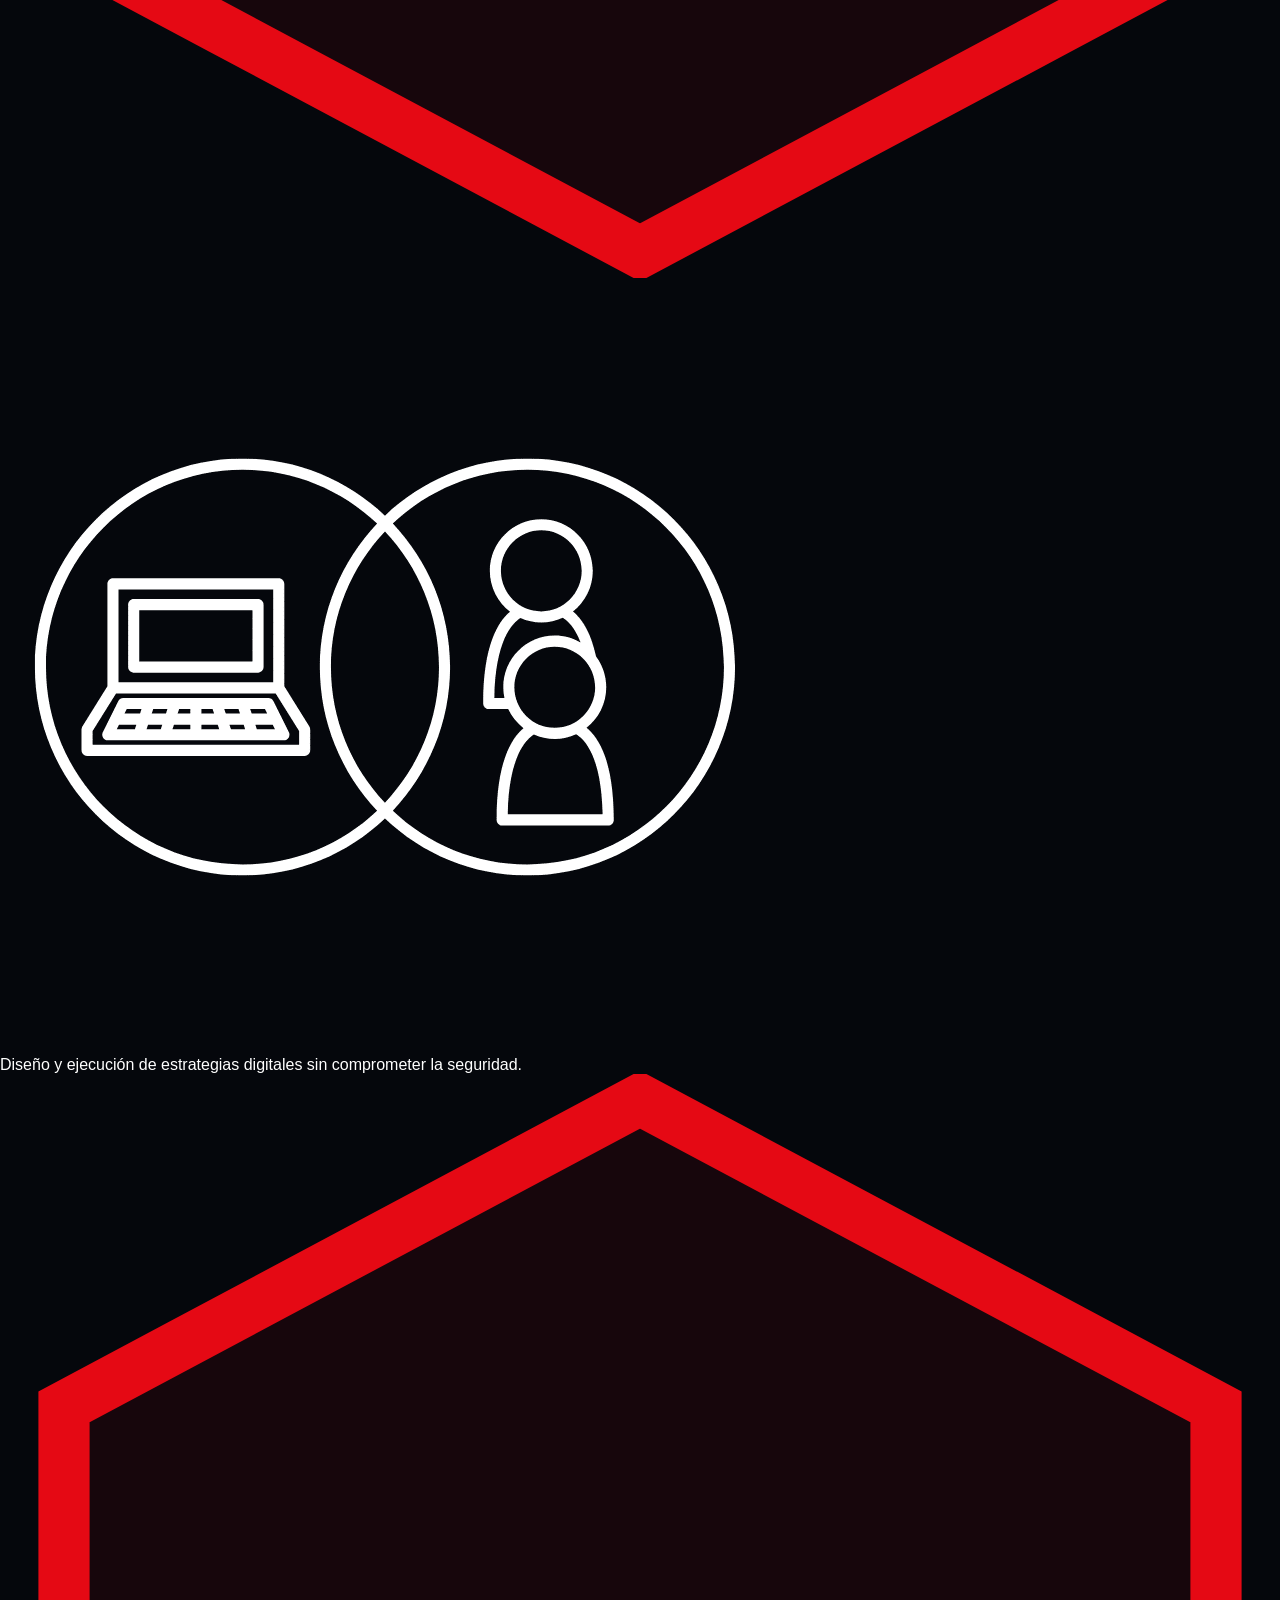
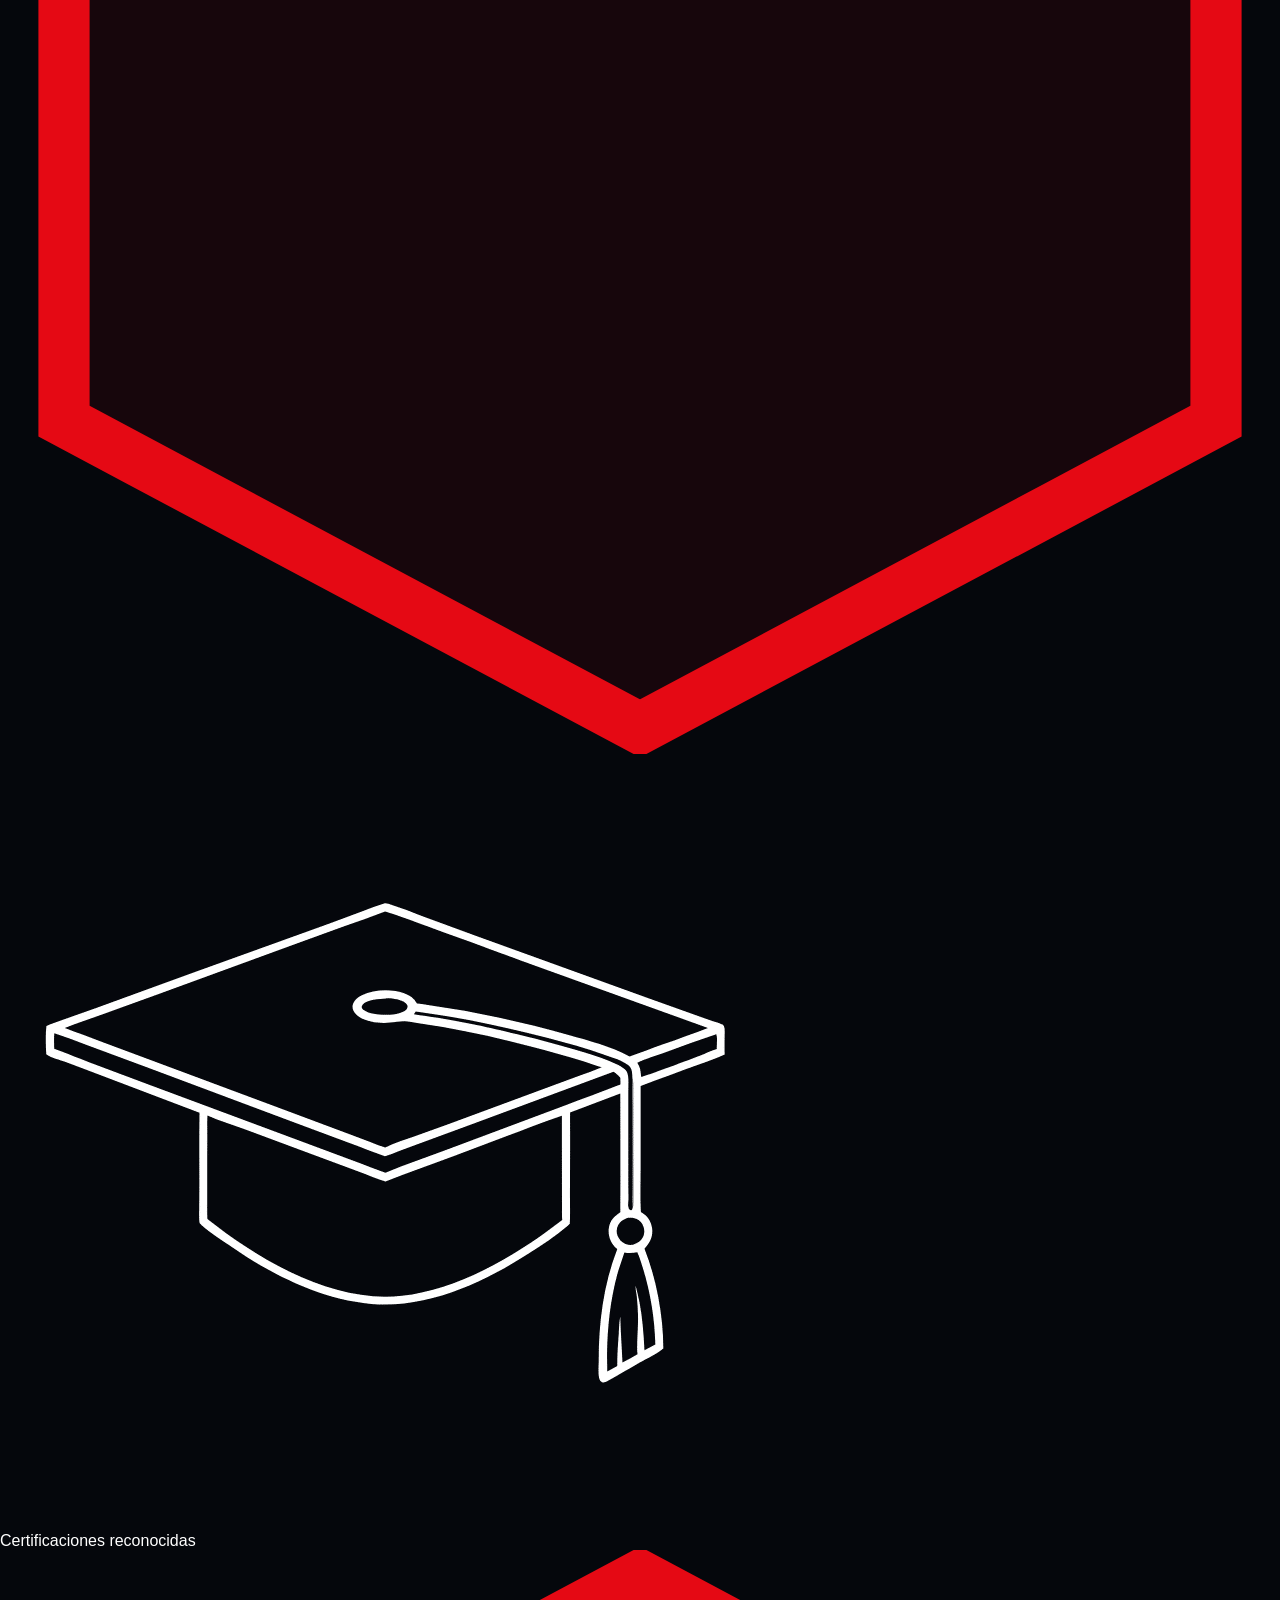
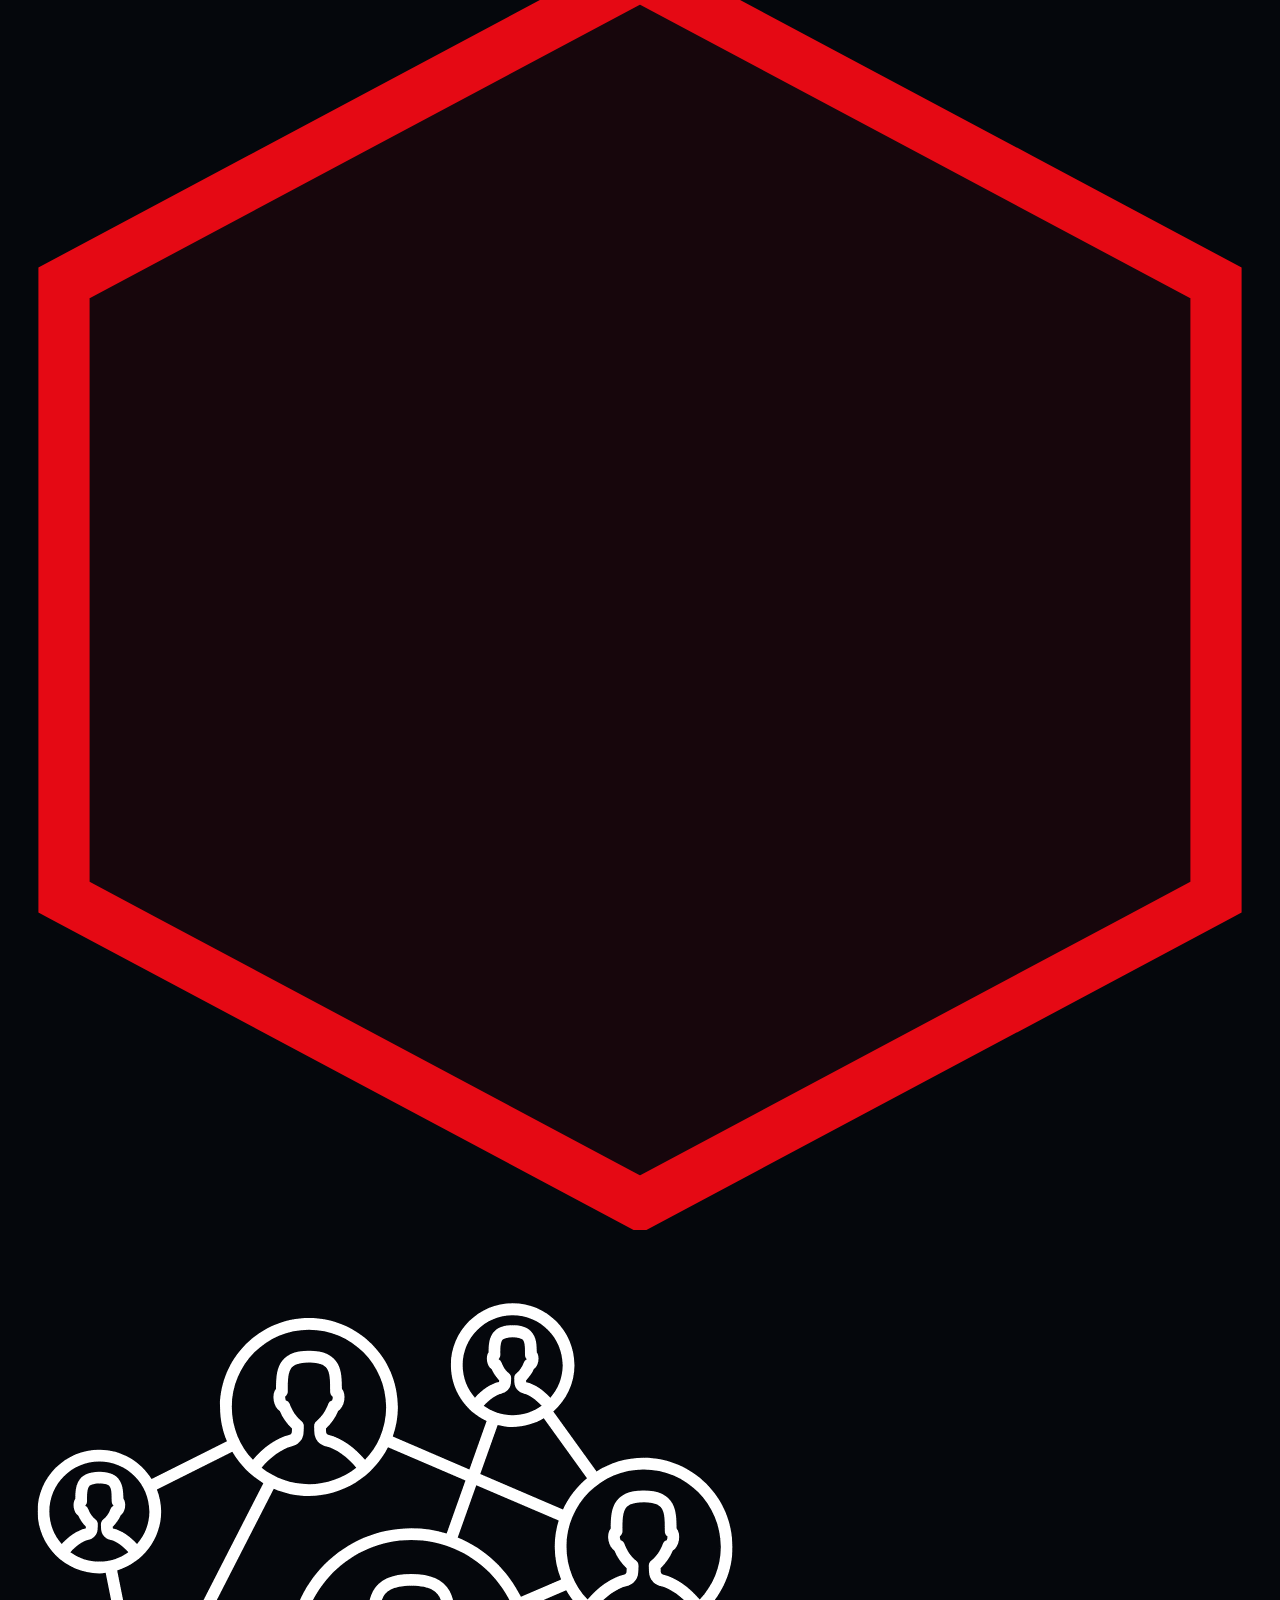
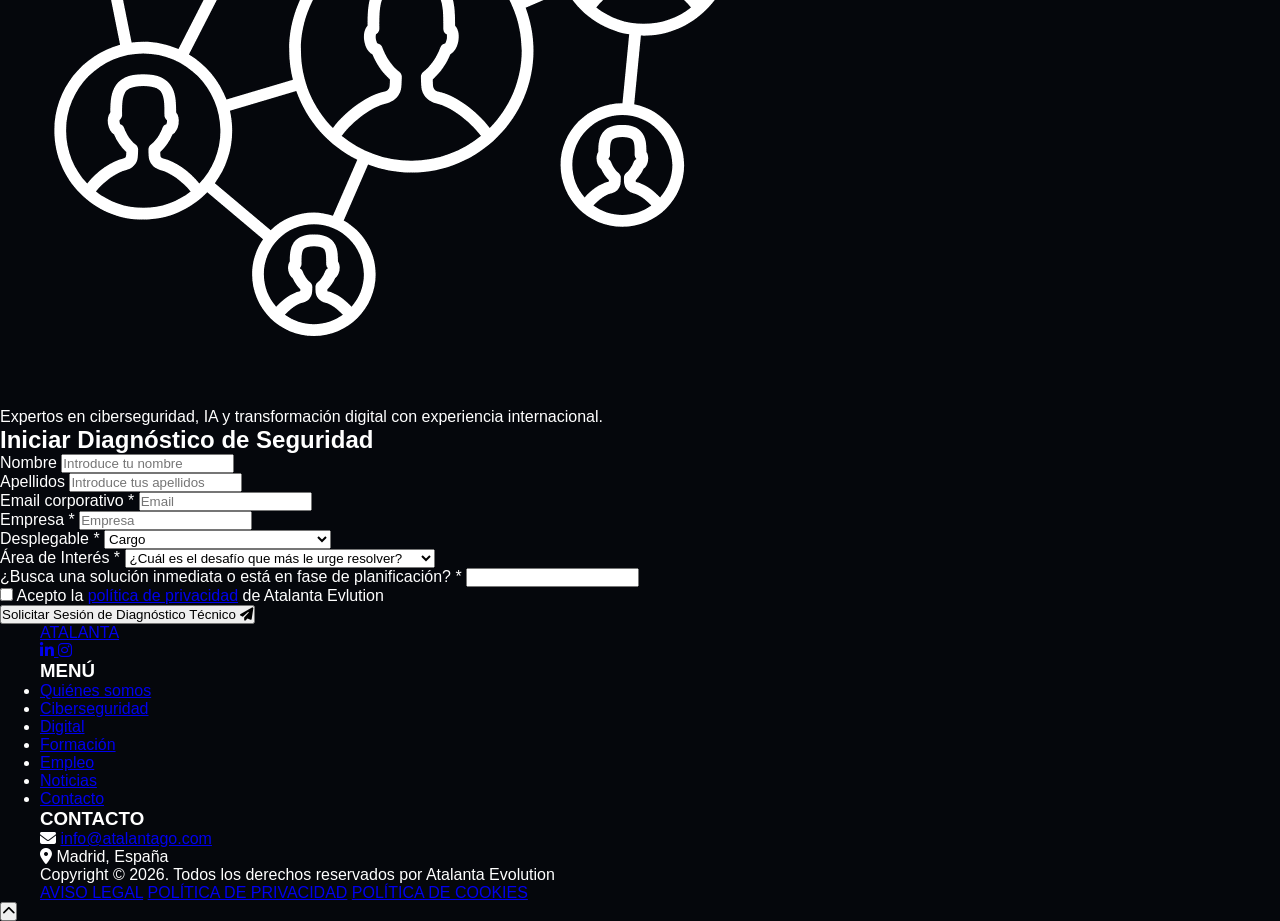
==== commit 9f6523b3: "terminado digital y contacto" ====
--- a/Contactos.html
+++ b/Contactos.html
@@ -2,168 +2,339 @@
 <html lang="es">
 
 <head>
-
-<meta charset="UTF-8">
-<meta name="viewport" content="width=device-width, initial-scale=1.0">
-
-<title>Atalanta</title>
-
-<link rel="stylesheet" href="CSS/Contactos.css">
-<link rel="stylesheet" href="https://cdnjs.cloudflare.com/ajax/libs/font-awesome/6.5.0/css/all.min.css">
-
+  <meta charset="UTF-8">
+  <meta name="viewport" content="width=device-width, initial-scale=1.0">
+  <title>Contacto - Atalanta</title>
+  <link rel="stylesheet" href="CSS/Contactos.css">
+  <link rel="stylesheet" href="https://cdnjs.cloudflare.com/ajax/libs/font-awesome/6.5.0/css/all.min.css">
+  <link href="https://fonts.googleapis.com/css2?family=Sora:wght@400;600;700;800&family=DM+Sans:wght@400;500;600&display=swap" rel="stylesheet">
 </head>
 
 <body>
 
-<header class="header">
-
-<div class="menu-container">
-
-<div class="logo">
-<a href="#">ATALANTA</a>
-</div>
-
-<nav class="menu-nav">
-<ul class="nav-links">
-<li><a href="Quienes_Somos.html">Quienes Somos</a></li>
-<li><a href="Ciberseguridad.html">Ciberseguridad</a></li>
-<li><a href="Digital.html">Digital</a></li>
-<li><a href="Formacion.html">Formación</a></li>
-<li><a href="Empleo.html">Empleo</a></li>
-<li><a href="Noticias.html">Noticias</a></li>
-<li><a href="Contactos.html">Contactos</a></li>
-</ul>
-</nav>
-
-<div class="hamburger">
-<span></span>
-<span></span>
-<span></span>
-</div>
-
-</div>
-
-</header>
-
-
-<!-- HERO -->
-
-<section class="hero">
-
-<div class="hero-bg" style="background-image:url('images/contacto/background.png');"></div>
-
-<div class="container">
-
-<h4 class="subtitle reveal-top">
-CONTACTA CON NUESTROS EXPERTOS EN CIBERSEGURIDAD E INNOVACIÓN
-</h4>
-
-<h1 class="title reveal-top">
-HABLEMOS DE CÓMO IMPULSAR TU SEGURIDAD Y TU NEGOCIO
-</h1>
-
-<p class="text reveal-top">
-Estamos aquí para ayudarte a proteger tu organización, transformar tu organización
-y formar a tu equipo. Completa el formulario y uno de nuestros expertos se pondrá
-en contacto contigo.
-</p>
-
-<div class="cards">
-
-<div class="card reveal-top">
-<div class="icon">
-<i class="fa-solid fa-shield-halved"></i>
-</div>
-<p>Asesoramiento en ciberseguridad</p>
-</div>
-
-<div class="card reveal-top">
-<div class="icon">
-<i class="fa-solid fa-cloud"></i>
-</div>
-<p>Transformación digital segura</p>
-</div>
-
-<div class="card reveal-top">
-<div class="icon">
-<i class="fa-solid fa-graduation-cap"></i>
-</div>
-<p>Formación especializada</p>
-</div>
-
-</div>
-
-<button class="btn reveal-top">
-Agendar una reunión
-</button>
-
-</div>
-
-</section>
-
-
-<!-- SERVICIOS -->
-
-<section class="services">
-
-<h2 class="services-title reveal-bottom">
-¿EN QUÉ PODEMOS AYUDARTE?
-</h2>
-
-<div class="services-box">
-
-<div class="service reveal-bottom">
-
-<div class="service-icon">
-<i class="fa-solid fa-shield-halved"></i>
-</div>
-
-<h3>Consultoría Técnica</h3>
-
-<p>
-Auditorías, Red Team y SOC para empresas que no pueden
-permitirse fallos.
-</p>
-
-</div>
-
-
-<div class="service reveal-bottom">
-
-<div class="service-icon">
-<i class="fa-solid fa-network-wired"></i>
-</div>
-
-<h3>Evolución Digital</h3>
-
-<p>
-Estrategia e IA bajo control para directivos que buscan
-crecimiento seguro.
-</p>
-
-</div>
-
-
-<div class="service reveal-bottom">
-
-<div class="service-icon">
-<i class="fa-solid fa-certificate"></i>
-</div>
-
-<h3>Formación de Alto Nivel</h3>
-
-<p>
-Programas oficiales OffSec para profesionales y equipos
-corporativos.
-</p>
-
-</div>
-
-</div>
-
-</section>
-
-<script src="Js/Contactos.js"></script>
-
+  <!-- ==================== HEADER ==================== -->
+  <header class="header">
+    <div class="header-container">
+      <div class="logo">
+        <a href="#">ATALANTA</a>
+      </div>
+      <nav class="nav">
+        <ul class="nav-list">
+          <li><a href="Quienes_Somos.html">Quiénes somos</a></li>
+          <li><a href="Ciberseguridad.html">Ciberseguridad</a></li>
+          <li><a href="Digital.html">Digital</a></li>
+          <li><a href="Formacion.html">Formación</a></li>
+          <li><a href="Empleo.html">Empleo</a></li>
+          <li><a href="Noticias.html">Noticias</a></li>
+          <li><a href="Contactos.html" class="active">Contacto</a></li>
+        </ul>
+        <button class="mobile-menu-btn">
+          <i class="fas fa-bars"></i>
+        </button>
+      </nav>
+    </div>
+  </header>
+
+
+  <!-- ==================== HERO ==================== -->
+  <section class="hero">
+    <div class="hero-overlay"></div>
+    <div class="hero-bg" style="background-image:url('images/contacto/background.png');"></div>
+
+    <div class="hero-content">
+      <p class="hero-subtitle anim-drop">CONTACTA CON NUESTROS EXPERTOS EN CIBERSEGURIDAD E INNOVACIÓN</p>
+      <h1 class="hero-title anim-drop anim-delay-1">HABLEMOS DE CÓMO IMPULSAR TU SEGURIDAD Y TU NEGOCIO</h1>
+      <p class="hero-description anim-drop anim-delay-2">
+        Estamos aquí para ayudarte a proteger tu organización, transformar tu organización
+        y formar a tu equipo. Completa el formulario y uno de nuestros expertos se pondrá
+        en contacto contigo.
+      </p>
+
+      <div class="hero-features anim-drop anim-delay-3">
+
+        <div class="hero-feature">
+          <div class="hex-icon-wrap">
+            <svg class="hex-svg" viewBox="0 0 100 100" xmlns="http://www.w3.org/2000/svg">
+              <polygon points="50,2 95,26 95,74 50,98 5,74 5,26" fill="none" stroke="#E50914" stroke-width="3"/>
+            </svg>
+            <img src="images/contacto/1.png" alt="Asesoramiento en ciberseguridad" class="hex-img">
+          </div>
+          <span>Asesoramiento en ciberseguridad</span>
+        </div>
+
+        <div class="hero-feature">
+          <div class="hex-icon-wrap">
+            <svg class="hex-svg" viewBox="0 0 100 100" xmlns="http://www.w3.org/2000/svg">
+              <polygon points="50,2 95,26 95,74 50,98 5,74 5,26" fill="none" stroke="#E50914" stroke-width="3"/>
+            </svg>
+            <img src="images/contacto/2.png" alt="Transformación digital segura" class="hex-img">
+          </div>
+          <span>Transformación digital segura</span>
+        </div>
+
+        <div class="hero-feature">
+          <div class="hex-icon-wrap">
+            <svg class="hex-svg" viewBox="0 0 100 100" xmlns="http://www.w3.org/2000/svg">
+              <polygon points="50,2 95,26 95,74 50,98 5,74 5,26" fill="none" stroke="#E50914" stroke-width="3"/>
+            </svg>
+            <img src="images/contacto/3.png" alt="Formación especializada" class="hex-img">
+          </div>
+          <span>Formación especializada</span>
+        </div>
+
+      </div>
+
+      <a href="#diagnostico" class="btn-primary btn-glow anim-drop anim-delay-4">
+        <span>Agendar una reunión</span>
+        <i class="fas fa-arrow-right"></i>
+      </a>
+    </div>
+
+    <div class="hero-scroll anim-drop anim-delay-5">
+      <span>Scroll</span>
+      <div class="scroll-line"></div>
+    </div>
+  </section>
+
+
+  <!-- ==================== SERVICIOS ==================== -->
+  <section class="services">
+    <div class="container">
+      <h2 class="section-title-dark reveal-up">¿EN QUÉ PODEMOS AYUDARTE?</h2>
+      <div class="services-grid">
+
+        <div class="service-card reveal-up reveal-delay-1">
+          <div class="hex-icon-wrap hex-icon-large">
+            <svg class="hex-svg" viewBox="0 0 100 100" xmlns="http://www.w3.org/2000/svg">
+              <polygon points="50,2 95,26 95,74 50,98 5,74 5,26" fill="rgba(229,9,20,0.08)" stroke="#E50914" stroke-width="3"/>
+            </svg>
+            <img src="images/contacto/4.png" alt="Consultoría Técnica" class="hex-img">
+          </div>
+          <h3>Consultoría Técnica</h3>
+          <p>Auditorías, Red Team y SOC para empresas que no pueden permitirse fallos.</p>
+        </div>
+
+        <div class="service-card reveal-up reveal-delay-2">
+          <div class="hex-icon-wrap hex-icon-large">
+            <svg class="hex-svg" viewBox="0 0 100 100" xmlns="http://www.w3.org/2000/svg">
+              <polygon points="50,2 95,26 95,74 50,98 5,74 5,26" fill="rgba(229,9,20,0.08)" stroke="#E50914" stroke-width="3"/>
+            </svg>
+            <img src="images/contacto/5.png" alt="Evolución Digital" class="hex-img">
+          </div>
+          <h3>Evolución Digital</h3>
+          <p>Estrategia e IA bajo control para directivos que buscan crecimiento seguro.</p>
+        </div>
+
+        <div class="service-card reveal-up reveal-delay-3">
+          <div class="hex-icon-wrap hex-icon-large">
+            <svg class="hex-svg" viewBox="0 0 100 100" xmlns="http://www.w3.org/2000/svg">
+              <polygon points="50,2 95,26 95,74 50,98 5,74 5,26" fill="rgba(229,9,20,0.08)" stroke="#E50914" stroke-width="3"/>
+            </svg>
+            <img src="images/contacto/6.png" alt="Formación de Alto Nivel" class="hex-img">
+          </div>
+          <h3>Formación de Alto Nivel</h3>
+          <p>Programas oficiales OffSec para profesionales y equipos corporativos.</p>
+        </div>
+
+      </div>
+    </div>
+  </section>
+
+
+  <!-- ==================== DIAGNÓSTICO / FORMULARIO ==================== -->
+  <section class="formulario-section" id="diagnostico">
+
+    <div class="formulario-left">
+      <div class="formulario-left-content">
+
+        <h2 class="section-title reveal-up">
+          <span class="text-gradient">Inicia tu Diagnóstico</span> de Seguridad con Atalanta
+        </h2>
+        <p class="reveal-up reveal-delay-1">
+          Protege tu negocio e impulsa tu transformación digital con soluciones diseñadas
+          por expertos certificados con experiencia internacional. Completa los datos para
+          iniciar vuestro <strong>reconocimiento de superficie pública</strong> y estrategia adaptada.
+        </p>
+
+        <ul class="formulario-benefits">
+
+          <li class="reveal-up reveal-delay-1">
+            <div class="hex-icon-wrap hex-icon-small">
+              <svg class="hex-svg" viewBox="0 0 100 100" xmlns="http://www.w3.org/2000/svg">
+                <polygon points="50,2 95,26 95,74 50,98 5,74 5,26" fill="rgba(229,9,20,0.08)" stroke="#E50914" stroke-width="4"/>
+              </svg>
+              <img src="images/contacto/7.png" alt="Blindar negocio" class="hex-img">
+            </div>
+            <span>Soluciones avanzadas para blindar tu negocio frente a ciberamenazas.</span>
+          </li>
+
+          <li class="reveal-up reveal-delay-2">
+            <div class="hex-icon-wrap hex-icon-small">
+              <svg class="hex-svg" viewBox="0 0 100 100" xmlns="http://www.w3.org/2000/svg">
+                <polygon points="50,2 95,26 95,74 50,98 5,74 5,26" fill="rgba(229,9,20,0.08)" stroke="#E50914" stroke-width="4"/>
+              </svg>
+              <img src="images/contacto/8.png" alt="Estrategias digitales" class="hex-img">
+            </div>
+            <span>Diseño y ejecución de estrategias digitales sin comprometer la seguridad.</span>
+          </li>
+
+          <li class="reveal-up reveal-delay-3">
+            <div class="hex-icon-wrap hex-icon-small">
+              <svg class="hex-svg" viewBox="0 0 100 100" xmlns="http://www.w3.org/2000/svg">
+                <polygon points="50,2 95,26 95,74 50,98 5,74 5,26" fill="rgba(229,9,20,0.08)" stroke="#E50914" stroke-width="4"/>
+              </svg>
+              <img src="images/contacto/9.png" alt="Certificaciones" class="hex-img">
+            </div>
+            <span>Certificaciones reconocidas</span>
+          </li>
+
+          <li class="reveal-up reveal-delay-4">
+            <div class="hex-icon-wrap hex-icon-small">
+              <svg class="hex-svg" viewBox="0 0 100 100" xmlns="http://www.w3.org/2000/svg">
+                <polygon points="50,2 95,26 95,74 50,98 5,74 5,26" fill="rgba(229,9,20,0.08)" stroke="#E50914" stroke-width="4"/>
+              </svg>
+              <img src="images/contacto/10.png" alt="Expertos IA" class="hex-img">
+            </div>
+            <span>Expertos en ciberseguridad, IA y transformación digital con experiencia internacional.</span>
+          </li>
+
+        </ul>
+      </div>
+    </div>
+
+    <div class="formulario-right">
+      <div class="form-container reveal-up">
+        <h2>Iniciar Diagnóstico de Seguridad</h2>
+
+        <form id="contactForm" action="#" method="POST">
+          <div class="form-row">
+            <div class="form-group">
+              <label>Nombre</label>
+              <input type="text" placeholder="Introduce tu nombre">
+            </div>
+            <div class="form-group">
+              <label>Apellidos</label>
+              <input type="text" placeholder="Introduce tus apellidos">
+            </div>
+          </div>
+
+          <div class="form-group">
+            <label>Email corporativo <span class="required">*</span></label>
+            <input type="email" placeholder="Email" required>
+          </div>
+
+          <div class="form-group">
+            <label>Empresa <span class="required">*</span></label>
+            <input type="text" placeholder="Empresa" required>
+          </div>
+
+          <div class="form-group">
+            <label>Desplegable <span class="required">*</span></label>
+            <select required>
+              <option value="" disabled selected>Cargo</option>
+              <option value="ceo">CEO / Director General</option>
+              <option value="cto">CTO / Director Técnico</option>
+              <option value="ciso">CISO / Responsable de Seguridad</option>
+              <option value="it">Responsable IT</option>
+              <option value="consultor">Consultor</option>
+              <option value="otro">Otro</option>
+            </select>
+          </div>
+
+          <div class="form-group">
+            <label>Área de Interés <span class="required">*</span></label>
+            <select required>
+              <option value="" disabled selected>¿Cuál es el desafío que más le urge resolver?</option>
+              <option value="ciber">Ciberseguridad ofensiva (Red Team, Pentesting)</option>
+              <option value="soc">SOC y monitorización continua</option>
+              <option value="digital">Transformación digital segura</option>
+              <option value="formacion">Formación especializada</option>
+              <option value="normativo">Cumplimiento normativo</option>
+            </select>
+          </div>
+
+          <div class="form-group">
+            <label>¿Busca una solución inmediata o está en fase de planificación? <span class="required">*</span></label>
+            <input type="text" placeholder="" required>
+          </div>
+
+          <div class="checkbox-group">
+            <input type="checkbox" id="privacy" required>
+            <label for="privacy">
+              Acepto la <a href="#">política de privacidad</a> de Atalanta Evlution
+            </label>
+          </div>
+
+          <button type="submit" class="btn-primary btn-glow btn-full">
+            <span>Solicitar Sesión de Diagnóstico Técnico</span>
+            <i class="fas fa-paper-plane"></i>
+          </button>
+        </form>
+      </div>
+    </div>
+
+  </section>
+
+
+  <!-- ==================== FOOTER ==================== -->
+  <footer class="footer">
+    <div class="container">
+      <div class="footer-content">
+
+        <div class="footer-logo">
+          <a href="#" class="logo-text">ATALANTA</a>
+          <div class="footer-social">
+            <a href="https://www.linkedin.com/company/atalanta-ciberseguridad?trk=ppro_cprof" target="_blank" rel="noopener" class="social-link">
+              <i class="fab fa-linkedin-in"></i>
+            </a>
+            <a href="https://www.instagram.com/atalanta.academy/" target="_blank" rel="noopener" class="social-link">
+              <i class="fab fa-instagram"></i>
+            </a>
+          </div>
+        </div>
+
+        <div class="footer-menu">
+          <h3>MENÚ</h3>
+          <ul>
+            <li><a href="Quienes_Somos.html">Quiénes somos</a></li>
+            <li><a href="Ciberseguridad.html">Ciberseguridad</a></li>
+            <li><a href="Digital.html">Digital</a></li>
+            <li><a href="Formacion.html">Formación</a></li>
+            <li><a href="Empleo.html">Empleo</a></li>
+            <li><a href="Noticias.html">Noticias</a></li>
+            <li><a href="Contactos.html">Contacto</a></li>
+          </ul>
+        </div>
+
+        <div class="footer-contact">
+          <h3>CONTACTO</h3>
+          <p>
+            <i class="fas fa-envelope"></i>
+            <a href="mailto:info@atalantago.com">info@atalantago.com</a>
+          </p>
+          <p>
+            <i class="fas fa-map-marker-alt"></i>
+            Madrid, España
+          </p>
+        </div>
+
+      </div>
+
+      <div class="footer-bottom">
+        <p>Copyright © 2026. Todos los derechos reservados por Atalanta Evolution</p>
+        <div class="footer-links">
+          <a href="#">AVISO LEGAL</a>
+          <a href="#">POLÍTICA DE PRIVACIDAD</a>
+          <a href="#">POLÍTICA DE COOKIES</a>
+        </div>
+      </div>
+    </div>
+  </footer>
+
+  <button class="scroll-top" id="scrollTop">
+    <i class="fas fa-chevron-up"></i>
+  </button>
+
+  <script src="Js/Contactos.js"></script>
 </body>
 </html>
